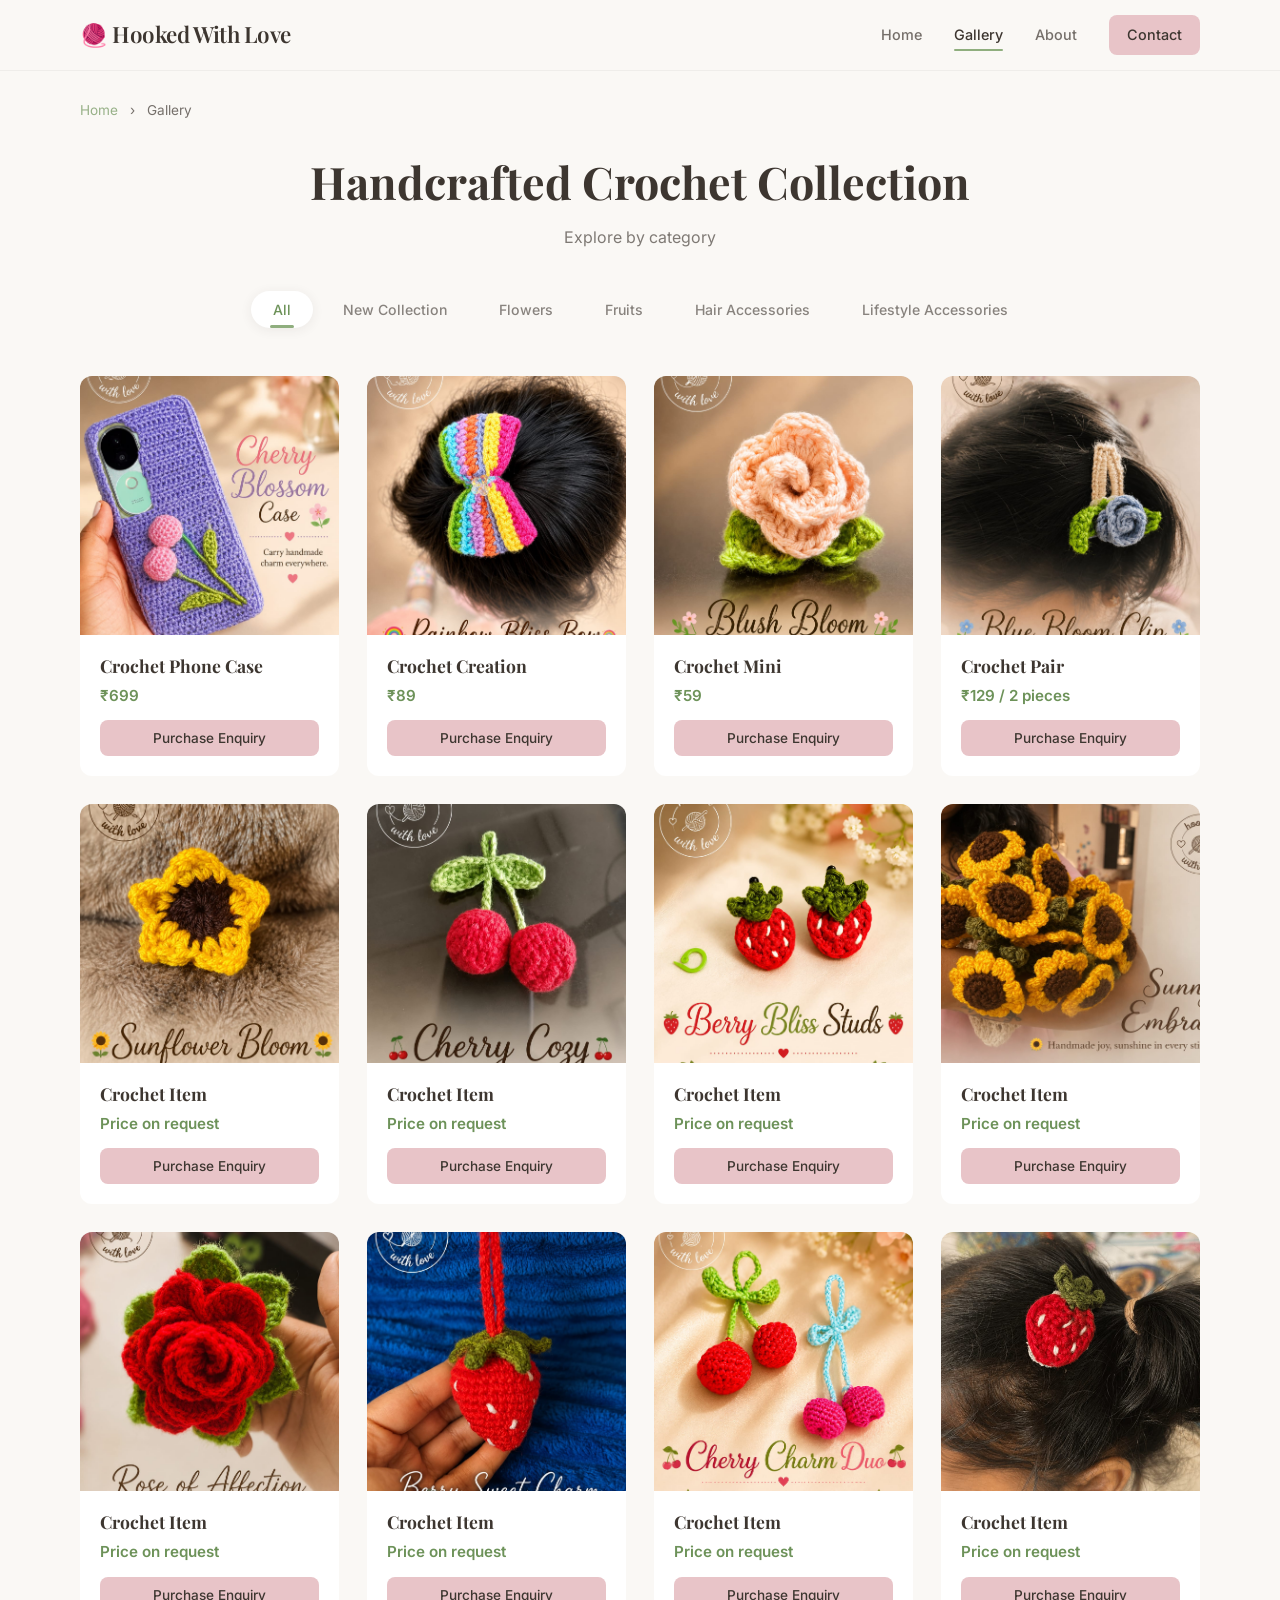
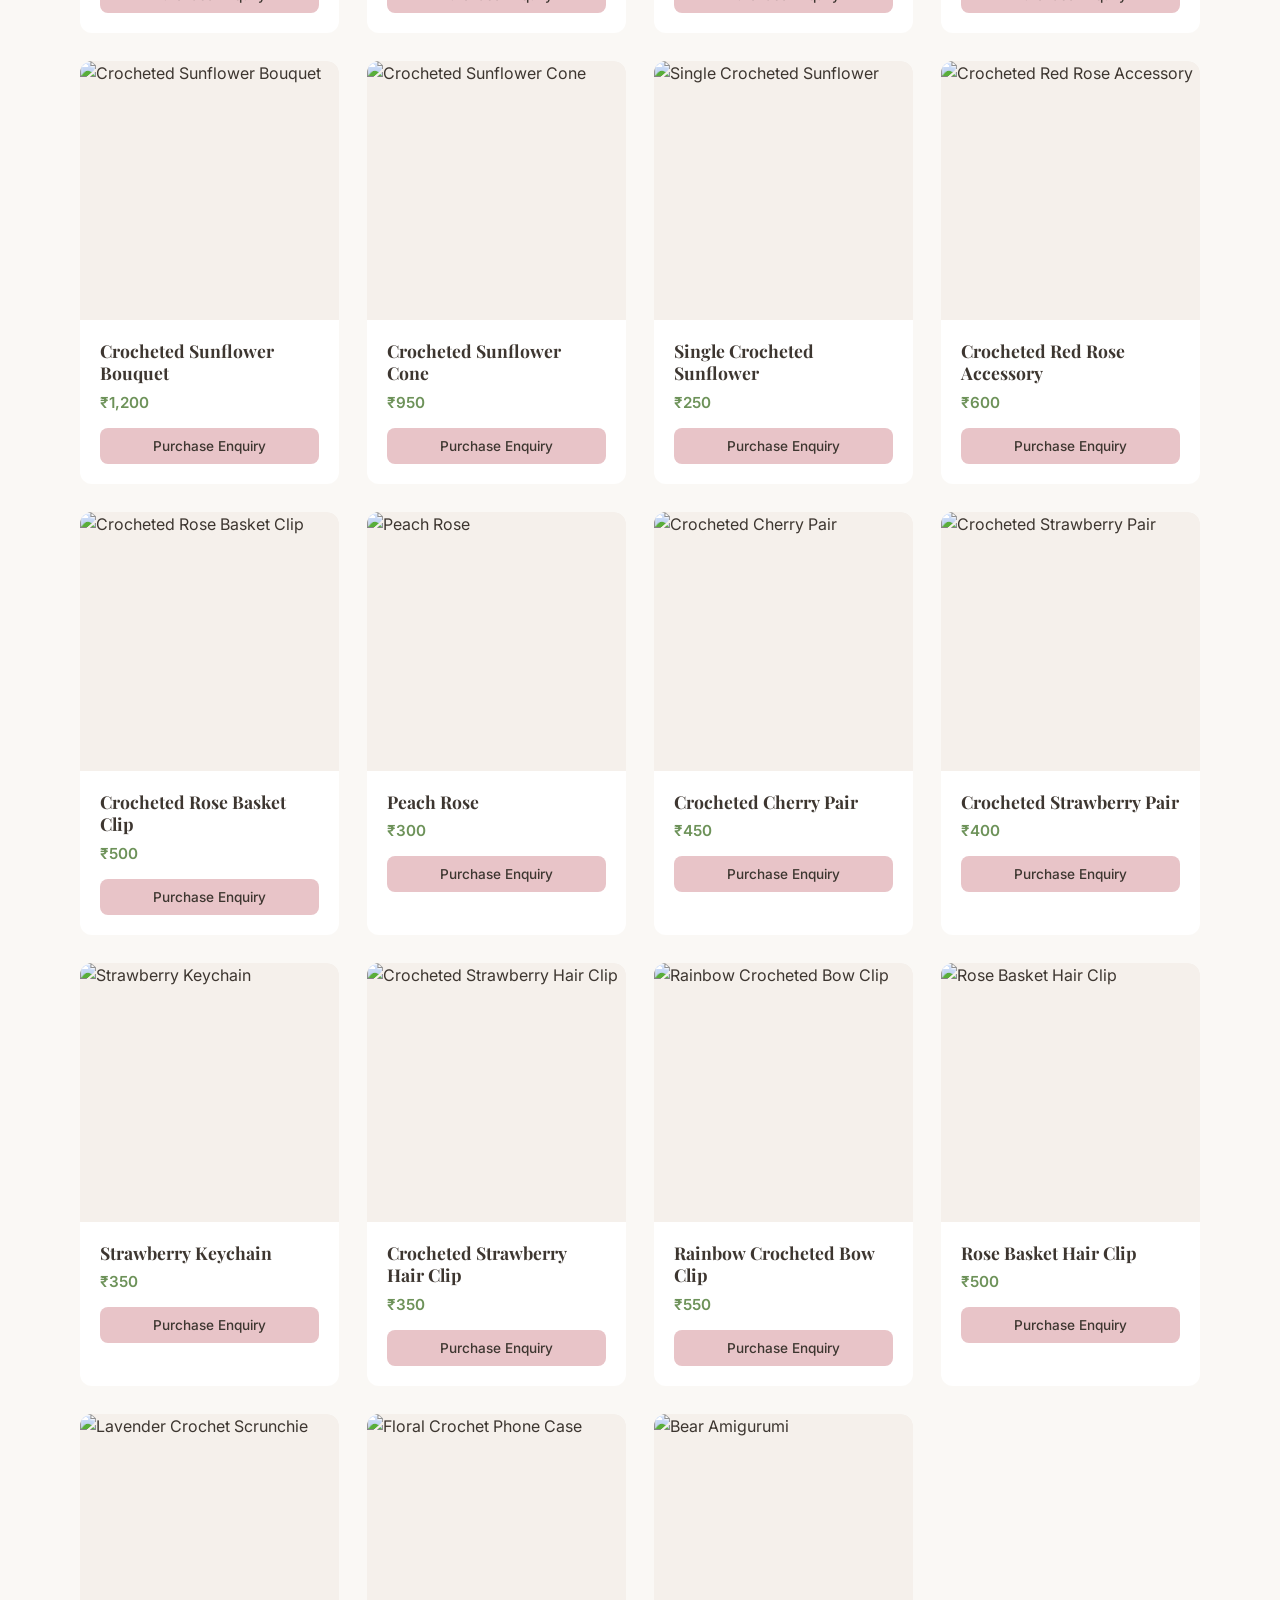
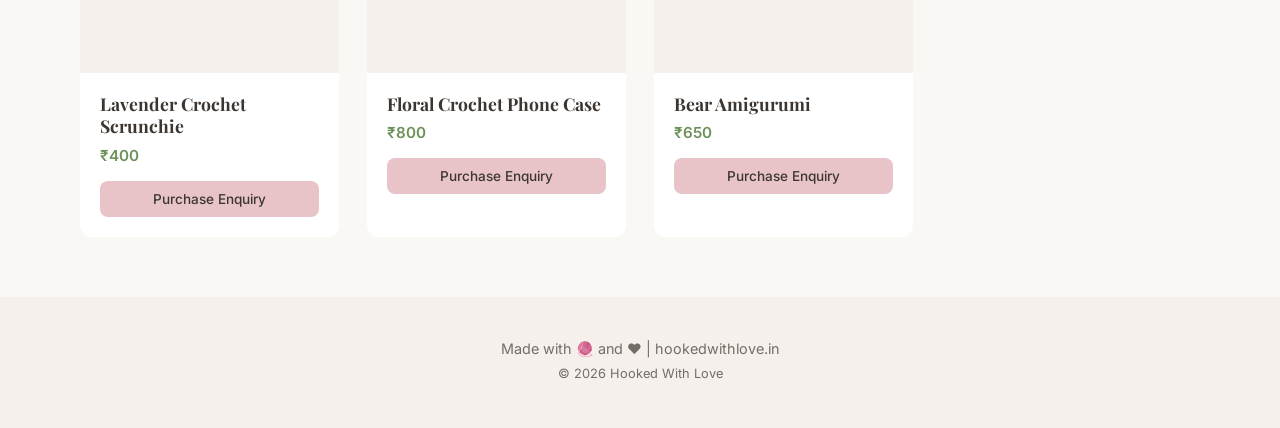
==== gallery.html @ 44b8b76e "Initial commit: hookedwithlove.in website" ====
<!DOCTYPE html>
<html lang="en">
<head>
    <meta charset="UTF-8">
    <meta name="viewport" content="width=device-width, initial-scale=1.0">
    <title>Gallery – Hooked With Love | Handmade Crochet Collection</title>
    <meta name="description" content="Browse our handcrafted crochet collection — flowers, fruits, hair accessories, and lifestyle accessories. Each piece is unique and made with love.">
    <meta name="keywords" content="crochet gallery, handmade flowers, crochet fruits, hair accessories, amigurumi, handcrafted collection">
    <link rel="preconnect" href="https://fonts.googleapis.com">
    <link rel="preconnect" href="https://fonts.gstatic.com" crossorigin>
    <link href="https://fonts.googleapis.com/css2?family=Inter:wght@300;400;500;600&family=Playfair+Display:ital,wght@0,400;0,600;0,700;1,400&display=swap" rel="stylesheet">
    <link rel="stylesheet" href="css/style.css">
    <script type="application/ld+json">
    {
        "@context": "https://schema.org",
        "@type": "ProductGroup",
        "name": "Hooked With Love – Handmade Crochet Collection",
        "description": "Handcrafted crochet flowers, fruits, and accessories",
        "url": "https://hookedwithlove.in/gallery.html",
        "hasVariant": [
            {
                "@type": "Product",
                "name": "Crocheted Sunflower Bouquet",
                "description": "Beautiful handcrafted crocheted sunflower bouquet",
                "image": "https://hookedwithlove.in/images/sunflower_bouquet.jpg",
                "sku": "HWL-001",
                "offers": {
                    "@type": "Offer",
                    "price": "1200",
                    "priceCurrency": "INR",
                    "availability": "https://schema.org/InStock"
                }
            },
            {
                "@type": "Product",
                "name": "Crocheted Cherry Pair",
                "description": "Adorable handcrafted crocheted cherry pair",
                "image": "https://hookedwithlove.in/images/cherry_pairs.jpg",
                "sku": "HWL-002",
                "offers": {
                    "@type": "Offer",
                    "price": "450",
                    "priceCurrency": "INR",
                    "availability": "https://schema.org/InStock"
                }
            },
            {
                "@type": "Product",
                "name": "Crocheted Sunflower Cone",
                "description": "Charming crocheted sunflower cone arrangement",
                "image": "https://hookedwithlove.in/images/sunflower_cone.jpg",
                "sku": "HWL-003",
                "offers": {
                    "@type": "Offer",
                    "price": "950",
                    "priceCurrency": "INR",
                    "availability": "https://schema.org/InStock"
                }
            },
            {
                "@type": "Product",
                "name": "Crocheted Strawberry Hair Clip",
                "description": "Cute crocheted strawberry hair clip accessory",
                "image": "https://hookedwithlove.in/images/strawberry_clip.jpg",
                "sku": "HWL-004",
                "offers": {
                    "@type": "Offer",
                    "price": "350",
                    "priceCurrency": "INR",
                    "availability": "https://schema.org/InStock"
                }
            },
            {
                "@type": "Product",
                "name": "Crocheted Strawberry Pair",
                "description": "Delightful crocheted strawberry pair",
                "image": "https://hookedwithlove.in/images/strawberry_pair.jpg",
                "sku": "HWL-005",
                "offers": {
                    "@type": "Offer",
                    "price": "400",
                    "priceCurrency": "INR",
                    "availability": "https://schema.org/InStock"
                }
            },
            {
                "@type": "Product",
                "name": "Single Crocheted Sunflower",
                "description": "Single handcrafted crocheted sunflower stem",
                "image": "https://hookedwithlove.in/images/single_sunflower.jpg",
                "sku": "HWL-006",
                "offers": {
                    "@type": "Offer",
                    "price": "250",
                    "priceCurrency": "INR",
                    "availability": "https://schema.org/InStock"
                }
            },
            {
                "@type": "Product",
                "name": "Crocheted Rose Basket Clip",
                "description": "Elegant crocheted rose basket hair clip",
                "image": "https://hookedwithlove.in/images/rose_basket_clip.jpg",
                "sku": "HWL-007",
                "offers": {
                    "@type": "Offer",
                    "price": "500",
                    "priceCurrency": "INR",
                    "availability": "https://schema.org/InStock"
                }
            },
            {
                "@type": "Product",
                "name": "Rainbow Crocheted Bow Clip",
                "description": "Colorful rainbow crocheted bow hair clip",
                "image": "https://hookedwithlove.in/images/rainbow_bow_clip.jpg",
                "sku": "HWL-008",
                "offers": {
                    "@type": "Offer",
                    "price": "550",
                    "priceCurrency": "INR",
                    "availability": "https://schema.org/InStock"
                }
            },
            {
                "@type": "Product",
                "name": "Crocheted Red Rose Accessory",
                "description": "Beautiful handcrafted crocheted red rose accessory",
                "image": "https://hookedwithlove.in/images/red_rose_accessory.jpg",
                "sku": "HWL-009",
                "offers": {
                    "@type": "Offer",
                    "price": "600",
                    "priceCurrency": "INR",
                    "availability": "https://schema.org/InStock"
                }
            }
        ]
    }
    </script>
</head>
<body>
    <!-- Header/Nav -->
    <header class="site-header" id="siteHeader">
        <div class="container header-inner">
            <a href="index.html" class="logo">🧶 Hooked With Love</a>
            <button class="mobile-menu-btn" id="mobileMenuBtn" aria-label="Toggle menu">
                <span></span>
                <span></span>
                <span></span>
            </button>
            <nav class="main-nav" id="mainNav">
                <a href="index.html">Home</a>
                <a href="gallery.html" class="active">Gallery</a>
                <a href="index.html#about">About</a>
                <a href="#" class="nav-contact-btn" data-open-contact>Contact</a>
            </nav>
        </div>
    </header>

    <!-- Gallery Section -->
    <section class="gallery-section">
        <div class="container">
            <!-- Breadcrumb -->
            <nav class="breadcrumb" aria-label="Breadcrumb">
                <a href="index.html">Home</a>
                <span class="breadcrumb-sep">›</span>
                <span>Gallery</span>
                <span class="breadcrumb-sep breadcrumb-category-sep" style="display:none">›</span>
                <span class="breadcrumb-category"></span>
            </nav>

            <!-- Gallery Title -->
            <div class="gallery-header">
                <h1>Handcrafted Crochet Collection</h1>
                <p class="gallery-subtitle">Explore by category</p>
            </div>

            <!-- Category Filter Tabs -->
            <div class="filter-tabs" role="tablist" aria-label="Filter by category">
                <button class="filter-tab active" data-category="all" role="tab" aria-selected="true">All</button>
                <button class="filter-tab" data-category="new-collection" role="tab" aria-selected="false">New Collection</button>
                <button class="filter-tab" data-category="flowers" role="tab" aria-selected="false">Flowers</button>
                <button class="filter-tab" data-category="fruits" role="tab" aria-selected="false">Fruits</button>
                <button class="filter-tab" data-category="hair-accessories" role="tab" aria-selected="false">Hair Accessories</button>
                <button class="filter-tab" data-category="lifestyle-accessories" role="tab" aria-selected="false">Lifestyle Accessories</button>
            </div>

            <!-- Product Grid -->
            <div class="product-grid" id="productGrid">
                <!-- New Collection -->
                <div class="gallery-card" data-category="new-collection">
                    <div class="gallery-card-image">
                        <img src="images/crochet-01.jpeg" alt="Crochet Phone Case" loading="lazy">
                    </div>
                    <div class="gallery-card-info">
                        <h3>Crochet Phone Case</h3>
                        <p class="gallery-card-price">₹699</p>
                        <button class="btn btn-enquiry" data-product="Crochet Phone Case" data-price="699" data-image="images/crochet-01.jpeg">Purchase Enquiry</button>
                    </div>
                </div>

                <div class="gallery-card" data-category="new-collection">
                    <div class="gallery-card-image">
                        <img src="images/crochet-02.jpeg" alt="Crochet Creation" loading="lazy">
                    </div>
                    <div class="gallery-card-info">
                        <h3>Crochet Creation</h3>
                        <p class="gallery-card-price">₹89</p>
                        <button class="btn btn-enquiry" data-product="Crochet Creation" data-price="89" data-image="images/crochet-02.jpeg">Purchase Enquiry</button>
                    </div>
                </div>

                <div class="gallery-card" data-category="new-collection">
                    <div class="gallery-card-image">
                        <img src="images/crochet-03.jpeg" alt="Crochet Mini" loading="lazy">
                    </div>
                    <div class="gallery-card-info">
                        <h3>Crochet Mini</h3>
                        <p class="gallery-card-price">₹59</p>
                        <button class="btn btn-enquiry" data-product="Crochet Mini" data-price="59" data-image="images/crochet-03.jpeg">Purchase Enquiry</button>
                    </div>
                </div>

                <div class="gallery-card" data-category="new-collection">
                    <div class="gallery-card-image">
                        <img src="images/crochet-04.jpeg" alt="Crochet Pair" loading="lazy">
                    </div>
                    <div class="gallery-card-info">
                        <h3>Crochet Pair</h3>
                        <p class="gallery-card-price">₹129 / 2 pieces</p>
                        <button class="btn btn-enquiry" data-product="Crochet Pair" data-price="129" data-image="images/crochet-04.jpeg">Purchase Enquiry</button>
                    </div>
                </div>

                <div class="gallery-card" data-category="new-collection">
                    <div class="gallery-card-image">
                        <img src="images/crochet-05.jpeg" alt="Crochet Item 5" loading="lazy">
                    </div>
                    <div class="gallery-card-info">
                        <h3>Crochet Item</h3>
                        <p class="gallery-card-price">Price on request</p>
                        <button class="btn btn-enquiry" data-product="Crochet Item 5" data-price="" data-image="images/crochet-05.jpeg">Purchase Enquiry</button>
                    </div>
                </div>

                <div class="gallery-card" data-category="new-collection">
                    <div class="gallery-card-image">
                        <img src="images/crochet-06.jpeg" alt="Crochet Item 6" loading="lazy">
                    </div>
                    <div class="gallery-card-info">
                        <h3>Crochet Item</h3>
                        <p class="gallery-card-price">Price on request</p>
                        <button class="btn btn-enquiry" data-product="Crochet Item 6" data-price="" data-image="images/crochet-06.jpeg">Purchase Enquiry</button>
                    </div>
                </div>

                <div class="gallery-card" data-category="new-collection">
                    <div class="gallery-card-image">
                        <img src="images/crochet-07.jpeg" alt="Crochet Item 7" loading="lazy">
                    </div>
                    <div class="gallery-card-info">
                        <h3>Crochet Item</h3>
                        <p class="gallery-card-price">Price on request</p>
                        <button class="btn btn-enquiry" data-product="Crochet Item 7" data-price="" data-image="images/crochet-07.jpeg">Purchase Enquiry</button>
                    </div>
                </div>

                <div class="gallery-card" data-category="new-collection">
                    <div class="gallery-card-image">
                        <img src="images/crochet-08.jpeg" alt="Crochet Item 8" loading="lazy">
                    </div>
                    <div class="gallery-card-info">
                        <h3>Crochet Item</h3>
                        <p class="gallery-card-price">Price on request</p>
                        <button class="btn btn-enquiry" data-product="Crochet Item 8" data-price="" data-image="images/crochet-08.jpeg">Purchase Enquiry</button>
                    </div>
                </div>

                <div class="gallery-card" data-category="new-collection">
                    <div class="gallery-card-image">
                        <img src="images/crochet-09.jpeg" alt="Crochet Item 9" loading="lazy">
                    </div>
                    <div class="gallery-card-info">
                        <h3>Crochet Item</h3>
                        <p class="gallery-card-price">Price on request</p>
                        <button class="btn btn-enquiry" data-product="Crochet Item 9" data-price="" data-image="images/crochet-09.jpeg">Purchase Enquiry</button>
                    </div>
                </div>

                <div class="gallery-card" data-category="new-collection">
                    <div class="gallery-card-image">
                        <img src="images/crochet-10.jpeg" alt="Crochet Item 10" loading="lazy">
                    </div>
                    <div class="gallery-card-info">
                        <h3>Crochet Item</h3>
                        <p class="gallery-card-price">Price on request</p>
                        <button class="btn btn-enquiry" data-product="Crochet Item 10" data-price="" data-image="images/crochet-10.jpeg">Purchase Enquiry</button>
                    </div>
                </div>

                <div class="gallery-card" data-category="new-collection">
                    <div class="gallery-card-image">
                        <img src="images/crochet-11.jpeg" alt="Crochet Item 11" loading="lazy">
                    </div>
                    <div class="gallery-card-info">
                        <h3>Crochet Item</h3>
                        <p class="gallery-card-price">Price on request</p>
                        <button class="btn btn-enquiry" data-product="Crochet Item 11" data-price="" data-image="images/crochet-11.jpeg">Purchase Enquiry</button>
                    </div>
                </div>

                <div class="gallery-card" data-category="new-collection">
                    <div class="gallery-card-image">
                        <img src="images/crochet-12.jpeg" alt="Crochet Item 12" loading="lazy">
                    </div>
                    <div class="gallery-card-info">
                        <h3>Crochet Item</h3>
                        <p class="gallery-card-price">Price on request</p>
                        <button class="btn btn-enquiry" data-product="Crochet Item 12" data-price="" data-image="images/crochet-12.jpeg">Purchase Enquiry</button>
                    </div>
                </div>

                <!-- Flowers -->
                <div class="gallery-card" data-category="flowers">
                    <div class="gallery-card-image">
                        <img src="images/sunflower_bouquet.jpg" alt="Crocheted Sunflower Bouquet" loading="lazy">
                    </div>
                    <div class="gallery-card-info">
                        <h3>Crocheted Sunflower Bouquet</h3>
                        <p class="gallery-card-price">₹1,200</p>
                        <button class="btn btn-enquiry" data-product="Crocheted Sunflower Bouquet" data-price="1200" data-image="images/sunflower_bouquet.jpg">Purchase Enquiry</button>
                    </div>
                </div>

                <div class="gallery-card" data-category="flowers">
                    <div class="gallery-card-image">
                        <img src="images/sunflower_cone.jpg" alt="Crocheted Sunflower Cone" loading="lazy">
                    </div>
                    <div class="gallery-card-info">
                        <h3>Crocheted Sunflower Cone</h3>
                        <p class="gallery-card-price">₹950</p>
                        <button class="btn btn-enquiry" data-product="Crocheted Sunflower Cone" data-price="950" data-image="images/sunflower_cone.jpg">Purchase Enquiry</button>
                    </div>
                </div>

                <div class="gallery-card" data-category="flowers">
                    <div class="gallery-card-image">
                        <img src="images/single_sunflower.jpg" alt="Single Crocheted Sunflower" loading="lazy">
                    </div>
                    <div class="gallery-card-info">
                        <h3>Single Crocheted Sunflower</h3>
                        <p class="gallery-card-price">₹250</p>
                        <button class="btn btn-enquiry" data-product="Single Crocheted Sunflower" data-price="250" data-image="images/single_sunflower.jpg">Purchase Enquiry</button>
                    </div>
                </div>

                <div class="gallery-card" data-category="flowers">
                    <div class="gallery-card-image">
                        <img src="images/red_rose_accessory.jpg" alt="Crocheted Red Rose Accessory" loading="lazy">
                    </div>
                    <div class="gallery-card-info">
                        <h3>Crocheted Red Rose Accessory</h3>
                        <p class="gallery-card-price">₹600</p>
                        <button class="btn btn-enquiry" data-product="Crocheted Red Rose Accessory" data-price="600" data-image="images/red_rose_accessory.jpg">Purchase Enquiry</button>
                    </div>
                </div>

                <div class="gallery-card" data-category="flowers">
                    <div class="gallery-card-image">
                        <img src="images/rose_basket_clip.jpg" alt="Crocheted Rose Basket Clip" loading="lazy">
                    </div>
                    <div class="gallery-card-info">
                        <h3>Crocheted Rose Basket Clip</h3>
                        <p class="gallery-card-price">₹500</p>
                        <button class="btn btn-enquiry" data-product="Crocheted Rose Basket Clip" data-price="500" data-image="images/rose_basket_clip.jpg">Purchase Enquiry</button>
                    </div>
                </div>

                <div class="gallery-card" data-category="flowers">
                    <div class="gallery-card-image">
                        <img src="images/peach_rose.jpg" alt="Peach Rose" loading="lazy">
                    </div>
                    <div class="gallery-card-info">
                        <h3>Peach Rose</h3>
                        <p class="gallery-card-price">₹300</p>
                        <button class="btn btn-enquiry" data-product="Peach Rose" data-price="300" data-image="images/peach_rose.jpg">Purchase Enquiry</button>
                    </div>
                </div>

                <!-- Fruits -->
                <div class="gallery-card" data-category="fruits">
                    <div class="gallery-card-image">
                        <img src="images/cherry_pairs.jpg" alt="Crocheted Cherry Pair" loading="lazy">
                    </div>
                    <div class="gallery-card-info">
                        <h3>Crocheted Cherry Pair</h3>
                        <p class="gallery-card-price">₹450</p>
                        <button class="btn btn-enquiry" data-product="Crocheted Cherry Pair" data-price="450" data-image="images/cherry_pairs.jpg">Purchase Enquiry</button>
                    </div>
                </div>

                <div class="gallery-card" data-category="fruits">
                    <div class="gallery-card-image">
                        <img src="images/strawberry_pair.jpg" alt="Crocheted Strawberry Pair" loading="lazy">
                    </div>
                    <div class="gallery-card-info">
                        <h3>Crocheted Strawberry Pair</h3>
                        <p class="gallery-card-price">₹400</p>
                        <button class="btn btn-enquiry" data-product="Crocheted Strawberry Pair" data-price="400" data-image="images/strawberry_pair.jpg">Purchase Enquiry</button>
                    </div>
                </div>

                <div class="gallery-card" data-category="fruits">
                    <div class="gallery-card-image">
                        <img src="images/strawberry_keychain.jpg" alt="Strawberry Keychain" loading="lazy">
                    </div>
                    <div class="gallery-card-info">
                        <h3>Strawberry Keychain</h3>
                        <p class="gallery-card-price">₹350</p>
                        <button class="btn btn-enquiry" data-product="Strawberry Keychain" data-price="350" data-image="images/strawberry_keychain.jpg">Purchase Enquiry</button>
                    </div>
                </div>

                <!-- Hair Accessories -->
                <div class="gallery-card" data-category="hair-accessories">
                    <div class="gallery-card-image">
                        <img src="images/strawberry_clip.jpg" alt="Crocheted Strawberry Hair Clip" loading="lazy">
                    </div>
                    <div class="gallery-card-info">
                        <h3>Crocheted Strawberry Hair Clip</h3>
                        <p class="gallery-card-price">₹350</p>
                        <button class="btn btn-enquiry" data-product="Crocheted Strawberry Hair Clip" data-price="350" data-image="images/strawberry_clip.jpg">Purchase Enquiry</button>
                    </div>
                </div>

                <div class="gallery-card" data-category="hair-accessories">
                    <div class="gallery-card-image">
                        <img src="images/rainbow_bow_clip.jpg" alt="Rainbow Crocheted Bow Clip" loading="lazy">
                    </div>
                    <div class="gallery-card-info">
                        <h3>Rainbow Crocheted Bow Clip</h3>
                        <p class="gallery-card-price">₹550</p>
                        <button class="btn btn-enquiry" data-product="Rainbow Crocheted Bow Clip" data-price="550" data-image="images/rainbow_bow_clip.jpg">Purchase Enquiry</button>
                    </div>
                </div>

                <div class="gallery-card" data-category="hair-accessories">
                    <div class="gallery-card-image">
                        <img src="images/rose_basket_clip.jpg" alt="Rose Basket Hair Clip" loading="lazy">
                    </div>
                    <div class="gallery-card-info">
                        <h3>Rose Basket Hair Clip</h3>
                        <p class="gallery-card-price">₹500</p>
                        <button class="btn btn-enquiry" data-product="Rose Basket Hair Clip" data-price="500" data-image="images/rose_basket_clip.jpg">Purchase Enquiry</button>
                    </div>
                </div>

                <div class="gallery-card" data-category="hair-accessories">
                    <div class="gallery-card-image">
                        <img src="images/lavender_scrunchie.jpg" alt="Lavender Crochet Scrunchie" loading="lazy">
                    </div>
                    <div class="gallery-card-info">
                        <h3>Lavender Crochet Scrunchie</h3>
                        <p class="gallery-card-price">₹400</p>
                        <button class="btn btn-enquiry" data-product="Lavender Crochet Scrunchie" data-price="400" data-image="images/lavender_scrunchie.jpg">Purchase Enquiry</button>
                    </div>
                </div>

                <!-- Lifestyle Accessories -->
                <div class="gallery-card" data-category="lifestyle-accessories">
                    <div class="gallery-card-image">
                        <img src="images/phone_case.jpg" alt="Floral Crochet Phone Case" loading="lazy">
                    </div>
                    <div class="gallery-card-info">
                        <h3>Floral Crochet Phone Case</h3>
                        <p class="gallery-card-price">₹800</p>
                        <button class="btn btn-enquiry" data-product="Floral Crochet Phone Case" data-price="800" data-image="images/phone_case.jpg">Purchase Enquiry</button>
                    </div>
                </div>

                <div class="gallery-card" data-category="lifestyle-accessories">
                    <div class="gallery-card-image">
                        <img src="images/bear_amigurumi.jpg" alt="Bear Amigurumi" loading="lazy">
                    </div>
                    <div class="gallery-card-info">
                        <h3>Bear Amigurumi</h3>
                        <p class="gallery-card-price">₹650</p>
                        <button class="btn btn-enquiry" data-product="Bear Amigurumi" data-price="650" data-image="images/bear_amigurumi.jpg">Purchase Enquiry</button>
                    </div>
                </div>
            </div>
        </div>
    </section>

    <!-- Footer -->
    <footer class="site-footer">
        <div class="container">
            <p>Made with 🧶 and ❤️ | hookedwithlove.in</p>
            <p class="copyright">© 2026 Hooked With Love</p>
        </div>
    </footer>

    <!-- Purchase Enquiry Modal -->
    <div class="modal-overlay" id="contactModal">
        <div class="modal">
            <button class="modal-close" id="modalClose" aria-label="Close modal">×</button>
            <div class="modal-product-preview" id="modalProductPreview" style="display:none">
                <img src="" alt="" id="modalProductImage">
                <h3 id="modalProductName"></h3>
            </div>
            <div class="modal-header">
                <h3 id="modalTitle">Get in Touch</h3>
                <p>Reach out through any of these channels:</p>
            </div>
            <div class="modal-body">
                <a href="tel:+919876543210" class="contact-option">
                    <span class="contact-icon">📞</span>
                    <span class="contact-text">
                        <strong>Phone</strong>
                        <span>+91 98765 43210</span>
                    </span>
                </a>
                <a href="mailto:orders@hookedwithlove.in" class="contact-option">
                    <span class="contact-icon">📧</span>
                    <span class="contact-text">
                        <strong>Email</strong>
                        <span>orders@hookedwithlove.in</span>
                    </span>
                </a>
                <a href="https://wa.me/919876543210?text=Hello%20Hooked%20With%20Love,%20I%20am%20interested%20in%20your%20crochet%20creations!" class="contact-option whatsapp" target="_blank" rel="noopener" id="whatsappLink">
                    <span class="contact-icon">💬</span>
                    <span class="contact-text">
                        <strong>WhatsApp</strong>
                        <span>Send a message</span>
                    </span>
                </a>
            </div>
        </div>
    </div>

    <script src="js/main.js"></script>
</body>
</html>
---- css/style.css ----
/* ============================================
   Hooked With Love — Style Sheet
   ============================================ */

/* Custom Properties */
:root {
    --color-beige: #f5f0eb;
    --color-rose: #e8c4c8;
    --color-sage: #8fae7e;
    --color-cream: #faf8f5;
    --color-dark: #3d3630;
    --color-rose-light: #f5e1e4;
    --color-sage-dark: #6d9259;
    --color-shadow: rgba(61, 54, 48, 0.08);
    --color-shadow-hover: rgba(61, 54, 48, 0.15);

    --font-heading: 'Playfair Display', Georgia, serif;
    --font-body: 'Inter', -apple-system, BlinkMacSystemFont, sans-serif;

    --radius-sm: 8px;
    --radius-md: 12px;
    --radius-lg: 20px;

    --transition: 0.3s ease;
    --container-max: 1200px;
}

/* Reset */
*,
*::before,
*::after {
    margin: 0;
    padding: 0;
    box-sizing: border-box;
}

html {
    scroll-behavior: smooth;
}

body {
    font-family: var(--font-body);
    color: var(--color-dark);
    background-color: var(--color-cream);
    line-height: 1.6;
    -webkit-font-smoothing: antialiased;
}

img {
    max-width: 100%;
    height: auto;
    display: block;
}

a {
    text-decoration: none;
    color: inherit;
}

button {
    cursor: pointer;
    border: none;
    background: none;
    font-family: inherit;
}

/* Container */
.container {
    max-width: var(--container-max);
    margin: 0 auto;
    padding: 0 20px;
}

/* ============================================
   Header
   ============================================ */
.site-header {
    position: fixed;
    top: 0;
    left: 0;
    right: 0;
    z-index: 1000;
    background: rgba(250, 248, 245, 0.92);
    backdrop-filter: blur(12px);
    -webkit-backdrop-filter: blur(12px);
    border-bottom: 1px solid rgba(61, 54, 48, 0.06);
    transition: box-shadow var(--transition);
}

.site-header.scrolled {
    box-shadow: 0 2px 20px var(--color-shadow);
}

.header-inner {
    display: flex;
    align-items: center;
    justify-content: space-between;
    height: 70px;
}

.logo {
    font-family: var(--font-heading);
    font-size: 1.4rem;
    font-weight: 600;
    color: var(--color-dark);
    letter-spacing: -0.02em;
}

.main-nav {
    display: flex;
    align-items: center;
    gap: 32px;
}

.main-nav a {
    font-size: 0.9rem;
    font-weight: 500;
    color: var(--color-dark);
    opacity: 0.7;
    transition: opacity var(--transition);
    position: relative;
}

.main-nav a:hover,
.main-nav a.active {
    opacity: 1;
}

.main-nav a.active::after {
    content: '';
    position: absolute;
    bottom: -4px;
    left: 0;
    right: 0;
    height: 2px;
    background: var(--color-sage);
    border-radius: 1px;
}

.nav-contact-btn {
    background: var(--color-rose) !important;
    padding: 8px 18px !important;
    border-radius: var(--radius-sm) !important;
    opacity: 1 !important;
}

.nav-contact-btn:hover {
    background: var(--color-rose-light) !important;
}

/* Mobile Menu Button */
.mobile-menu-btn {
    display: none;
    flex-direction: column;
    gap: 5px;
    padding: 8px;
}

.mobile-menu-btn span {
    display: block;
    width: 24px;
    height: 2px;
    background: var(--color-dark);
    border-radius: 2px;
    transition: var(--transition);
}

/* ============================================
   Hero Section
   ============================================ */
.hero {
    position: relative;
    min-height: 85vh;
    display: flex;
    align-items: center;
    justify-content: center;
    padding: 120px 20px 80px;
    overflow: hidden;
}

.hero-overlay {
    position: absolute;
    inset: 0;
    background: 
        radial-gradient(ellipse at 30% 20%, rgba(232, 196, 200, 0.3) 0%, transparent 50%),
        radial-gradient(ellipse at 70% 80%, rgba(143, 174, 126, 0.15) 0%, transparent 50%),
        linear-gradient(135deg, var(--color-beige) 0%, var(--color-cream) 50%, var(--color-beige) 100%);
}

.hero-overlay::before {
    content: '';
    position: absolute;
    inset: 0;
    background-image: 
        repeating-linear-gradient(90deg, transparent, transparent 40px, rgba(61, 54, 48, 0.02) 40px, rgba(61, 54, 48, 0.02) 41px),
        repeating-linear-gradient(0deg, transparent, transparent 40px, rgba(61, 54, 48, 0.02) 40px, rgba(61, 54, 48, 0.02) 41px);
}

.hero-content {
    position: relative;
    text-align: center;
    max-width: 700px;
}

.hero h1 {
    font-family: var(--font-heading);
    font-size: clamp(2.2rem, 5vw, 3.5rem);
    font-weight: 700;
    line-height: 1.2;
    margin-bottom: 20px;
    color: var(--color-dark);
}

.hero-subtitle {
    font-size: clamp(1rem, 2vw, 1.2rem);
    font-weight: 300;
    color: var(--color-dark);
    opacity: 0.75;
    margin-bottom: 40px;
    line-height: 1.7;
}

.hero-ctas {
    display: flex;
    gap: 16px;
    justify-content: center;
    flex-wrap: wrap;
}

/* Buttons */
.btn {
    display: inline-flex;
    align-items: center;
    justify-content: center;
    padding: 14px 32px;
    font-size: 0.95rem;
    font-weight: 500;
    border-radius: var(--radius-sm);
    transition: all var(--transition);
    cursor: pointer;
}

.btn-primary {
    background: var(--color-sage);
    color: white;
}

.btn-primary:hover {
    background: var(--color-sage-dark);
    transform: translateY(-2px);
    box-shadow: 0 8px 24px rgba(143, 174, 126, 0.3);
}

.btn-secondary {
    background: white;
    color: var(--color-dark);
    border: 1.5px solid var(--color-rose);
}

.btn-secondary:hover {
    background: var(--color-rose-light);
    transform: translateY(-2px);
}

.btn-enquiry {
    background: var(--color-rose);
    color: var(--color-dark);
    padding: 10px 20px;
    font-size: 0.85rem;
    font-weight: 500;
    border-radius: var(--radius-sm);
    width: 100%;
}

.btn-enquiry:hover {
    background: var(--color-rose-light);
    transform: translateY(-1px);
}

/* ============================================
   Featured Section
   ============================================ */
.featured {
    padding: 80px 0;
    background: white;
}

.section-title {
    font-family: var(--font-heading);
    font-size: clamp(1.8rem, 3vw, 2.4rem);
    text-align: center;
    margin-bottom: 48px;
    color: var(--color-dark);
}

.featured-grid {
    display: grid;
    grid-template-columns: 1fr;
    gap: 24px;
}

.product-card {
    background: var(--color-cream);
    border-radius: var(--radius-md);
    overflow: hidden;
    transition: transform var(--transition), box-shadow var(--transition);
}

.product-card:hover {
    transform: translateY(-4px);
    box-shadow: 0 12px 32px var(--color-shadow-hover);
}

.product-image {
    aspect-ratio: 1;
    overflow: hidden;
    background: var(--color-beige);
}

.product-image img {
    width: 100%;
    height: 100%;
    object-fit: cover;
    transition: transform var(--transition);
}

.product-card:hover .product-image img {
    transform: scale(1.05);
}

.product-info {
    padding: 20px;
}

.product-info h3 {
    font-family: var(--font-heading);
    font-size: 1.15rem;
    margin-bottom: 6px;
}

.product-price {
    color: var(--color-sage-dark);
    font-weight: 600;
    font-size: 1rem;
    margin-bottom: 12px;
}

.product-link {
    font-size: 0.9rem;
    font-weight: 500;
    color: var(--color-sage-dark);
    transition: color var(--transition);
}

.product-link:hover {
    color: var(--color-sage);
}

/* ============================================
   About Section
   ============================================ */
.about {
    padding: 80px 0;
    background: var(--color-cream);
}

.about-content {
    max-width: 680px;
    margin: 0 auto;
    text-align: center;
}

.about-content p {
    font-size: 1.05rem;
    line-height: 1.8;
    color: var(--color-dark);
    opacity: 0.85;
    margin-bottom: 16px;
}

/* ============================================
   Footer
   ============================================ */
.site-footer {
    background: var(--color-beige);
    padding: 40px 0;
    text-align: center;
}

.site-footer p {
    font-size: 0.9rem;
    color: var(--color-dark);
    opacity: 0.7;
    margin-bottom: 4px;
}

.copyright {
    font-size: 0.8rem !important;
}

/* ============================================
   Gallery Section
   ============================================ */
.gallery-section {
    padding: 100px 0 60px;
    min-height: 100vh;
}

/* Breadcrumb */
.breadcrumb {
    font-size: 0.85rem;
    margin-bottom: 24px;
    color: var(--color-dark);
    opacity: 0.7;
}

.breadcrumb a {
    color: var(--color-sage-dark);
    transition: opacity var(--transition);
}

.breadcrumb a:hover {
    opacity: 0.7;
}

.breadcrumb-sep {
    margin: 0 8px;
}

/* Gallery Header */
.gallery-header {
    text-align: center;
    margin-bottom: 40px;
}

.gallery-header h1 {
    font-family: var(--font-heading);
    font-size: clamp(1.8rem, 4vw, 2.8rem);
    margin-bottom: 8px;
}

.gallery-subtitle {
    font-size: 1rem;
    opacity: 0.65;
}

/* Filter Tabs */
.filter-tabs {
    display: flex;
    justify-content: center;
    gap: 8px;
    flex-wrap: wrap;
    margin-bottom: 40px;
    padding-bottom: 8px;
}

.filter-tab {
    padding: 10px 22px;
    font-size: 0.88rem;
    font-weight: 500;
    color: var(--color-dark);
    opacity: 0.6;
    border-radius: 24px;
    transition: all var(--transition);
    position: relative;
    background: transparent;
}

.filter-tab:hover {
    opacity: 0.9;
    background: var(--color-beige);
}

.filter-tab.active {
    opacity: 1;
    background: white;
    box-shadow: 0 2px 12px var(--color-shadow);
    color: var(--color-sage-dark);
}

.filter-tab.active::after {
    content: '';
    position: absolute;
    bottom: 0;
    left: 50%;
    transform: translateX(-50%);
    width: 24px;
    height: 3px;
    background: var(--color-sage);
    border-radius: 2px;
}

/* Product Grid */
.product-grid {
    display: grid;
    grid-template-columns: repeat(2, 1fr);
    gap: 20px;
}

.gallery-card {
    background: white;
    border-radius: var(--radius-md);
    overflow: hidden;
    transition: transform var(--transition), box-shadow var(--transition), opacity var(--transition);
    opacity: 1;
}

.gallery-card.hidden {
    display: none;
}

.gallery-card.fade-out {
    opacity: 0;
    transform: scale(0.95);
}

.gallery-card.fade-in {
    animation: fadeIn 0.4s ease forwards;
}

@keyframes fadeIn {
    from {
        opacity: 0;
        transform: scale(0.95) translateY(10px);
    }
    to {
        opacity: 1;
        transform: scale(1) translateY(0);
    }
}

.gallery-card:hover {
    transform: translateY(-4px);
    box-shadow: 0 12px 32px var(--color-shadow-hover);
}

.gallery-card-image {
    aspect-ratio: 1;
    overflow: hidden;
    background: var(--color-beige);
}

.gallery-card-image img {
    width: 100%;
    height: 100%;
    object-fit: cover;
    transition: transform var(--transition);
}

.gallery-card:hover .gallery-card-image img {
    transform: scale(1.05);
}

.gallery-card-info {
    padding: 16px;
}

.gallery-card-info h3 {
    font-family: var(--font-heading);
    font-size: 1rem;
    margin-bottom: 6px;
    line-height: 1.3;
}

.gallery-card-price {
    color: var(--color-sage-dark);
    font-weight: 600;
    font-size: 0.95rem;
    margin-bottom: 12px;
}

/* ============================================
   Modal
   ============================================ */
.modal-overlay {
    position: fixed;
    inset: 0;
    background: rgba(61, 54, 48, 0.4);
    backdrop-filter: blur(6px);
    -webkit-backdrop-filter: blur(6px);
    z-index: 2000;
    display: flex;
    align-items: center;
    justify-content: center;
    padding: 20px;
    opacity: 0;
    visibility: hidden;
    transition: opacity var(--transition), visibility var(--transition);
}

.modal-overlay.active {
    opacity: 1;
    visibility: visible;
}

.modal {
    background: white;
    border-radius: var(--radius-lg);
    padding: 36px;
    max-width: 420px;
    width: 100%;
    position: relative;
    transform: translateY(20px) scale(0.95);
    transition: transform var(--transition);
    max-height: 90vh;
    overflow-y: auto;
}

.modal-overlay.active .modal {
    transform: translateY(0) scale(1);
}

.modal-close {
    position: absolute;
    top: 16px;
    right: 16px;
    width: 36px;
    height: 36px;
    display: flex;
    align-items: center;
    justify-content: center;
    font-size: 1.5rem;
    color: var(--color-dark);
    opacity: 0.5;
    border-radius: 50%;
    transition: all var(--transition);
}

.modal-close:hover {
    opacity: 1;
    background: var(--color-beige);
}

.modal-product-preview {
    text-align: center;
    margin-bottom: 20px;
    padding-bottom: 20px;
    border-bottom: 1px solid var(--color-beige);
}

.modal-product-preview img {
    width: 100px;
    height: 100px;
    object-fit: cover;
    border-radius: var(--radius-sm);
    margin: 0 auto 12px;
}

.modal-product-preview h3 {
    font-family: var(--font-heading);
    font-size: 1.1rem;
}

.modal-header {
    margin-bottom: 24px;
}

.modal-header h3 {
    font-family: var(--font-heading);
    font-size: 1.3rem;
    margin-bottom: 6px;
}

.modal-header p {
    font-size: 0.9rem;
    opacity: 0.7;
}

.modal-body {
    display: flex;
    flex-direction: column;
    gap: 12px;
}

.contact-option {
    display: flex;
    align-items: center;
    gap: 14px;
    padding: 14px 18px;
    border-radius: var(--radius-sm);
    background: var(--color-cream);
    transition: all var(--transition);
}

.contact-option:hover {
    background: var(--color-beige);
    transform: translateX(4px);
}

.contact-option.whatsapp {
    background: #e8f5e9;
}

.contact-option.whatsapp:hover {
    background: #c8e6c9;
}

.contact-icon {
    font-size: 1.4rem;
    flex-shrink: 0;
}

.contact-text {
    display: flex;
    flex-direction: column;
    gap: 2px;
}

.contact-text strong {
    font-size: 0.9rem;
}

.contact-text span {
    font-size: 0.82rem;
    opacity: 0.7;
}

/* ============================================
   Responsive Design — Tablet (min-width: 640px)
   ============================================ */
@media (min-width: 640px) {
    .featured-grid {
        grid-template-columns: repeat(3, 1fr);
    }

    .product-grid {
        grid-template-columns: repeat(3, 1fr);
        gap: 24px;
    }

    .gallery-card-info h3 {
        font-size: 1.05rem;
    }
}

/* ============================================
   Responsive Design — Desktop (min-width: 1024px)
   ============================================ */
@media (min-width: 1024px) {
    .container {
        padding: 0 40px;
    }

    .product-grid {
        grid-template-columns: repeat(4, 1fr);
        gap: 28px;
    }

    .hero {
        min-height: 90vh;
    }

    .featured {
        padding: 100px 0;
    }

    .about {
        padding: 100px 0;
    }

    .gallery-card-info {
        padding: 20px;
    }

    .gallery-card-info h3 {
        font-size: 1.1rem;
    }
}

/* ============================================
   Mobile (max-width: 639px)
   ============================================ */
@media (max-width: 639px) {
    .mobile-menu-btn {
        display: flex;
    }

    .main-nav {
        position: fixed;
        top: 70px;
        left: 0;
        right: 0;
        background: rgba(250, 248, 245, 0.98);
        backdrop-filter: blur(12px);
        flex-direction: column;
        padding: 24px;
        gap: 20px;
        transform: translateY(-100%);
        opacity: 0;
        visibility: hidden;
        transition: all var(--transition);
        border-bottom: 1px solid var(--color-beige);
    }

    .main-nav.open {
        transform: translateY(0);
        opacity: 1;
        visibility: visible;
    }

    .main-nav a {
        font-size: 1rem;
    }

    .hero {
        min-height: 70vh;
        padding: 100px 20px 60px;
    }

    .hero-ctas {
        flex-direction: column;
        align-items: center;
    }

    .btn {
        width: 100%;
        max-width: 280px;
    }

    .modal {
        padding: 28px 24px;
    }

    .filter-tabs {
        gap: 6px;
    }

    .filter-tab {
        padding: 8px 16px;
        font-size: 0.82rem;
    }
}
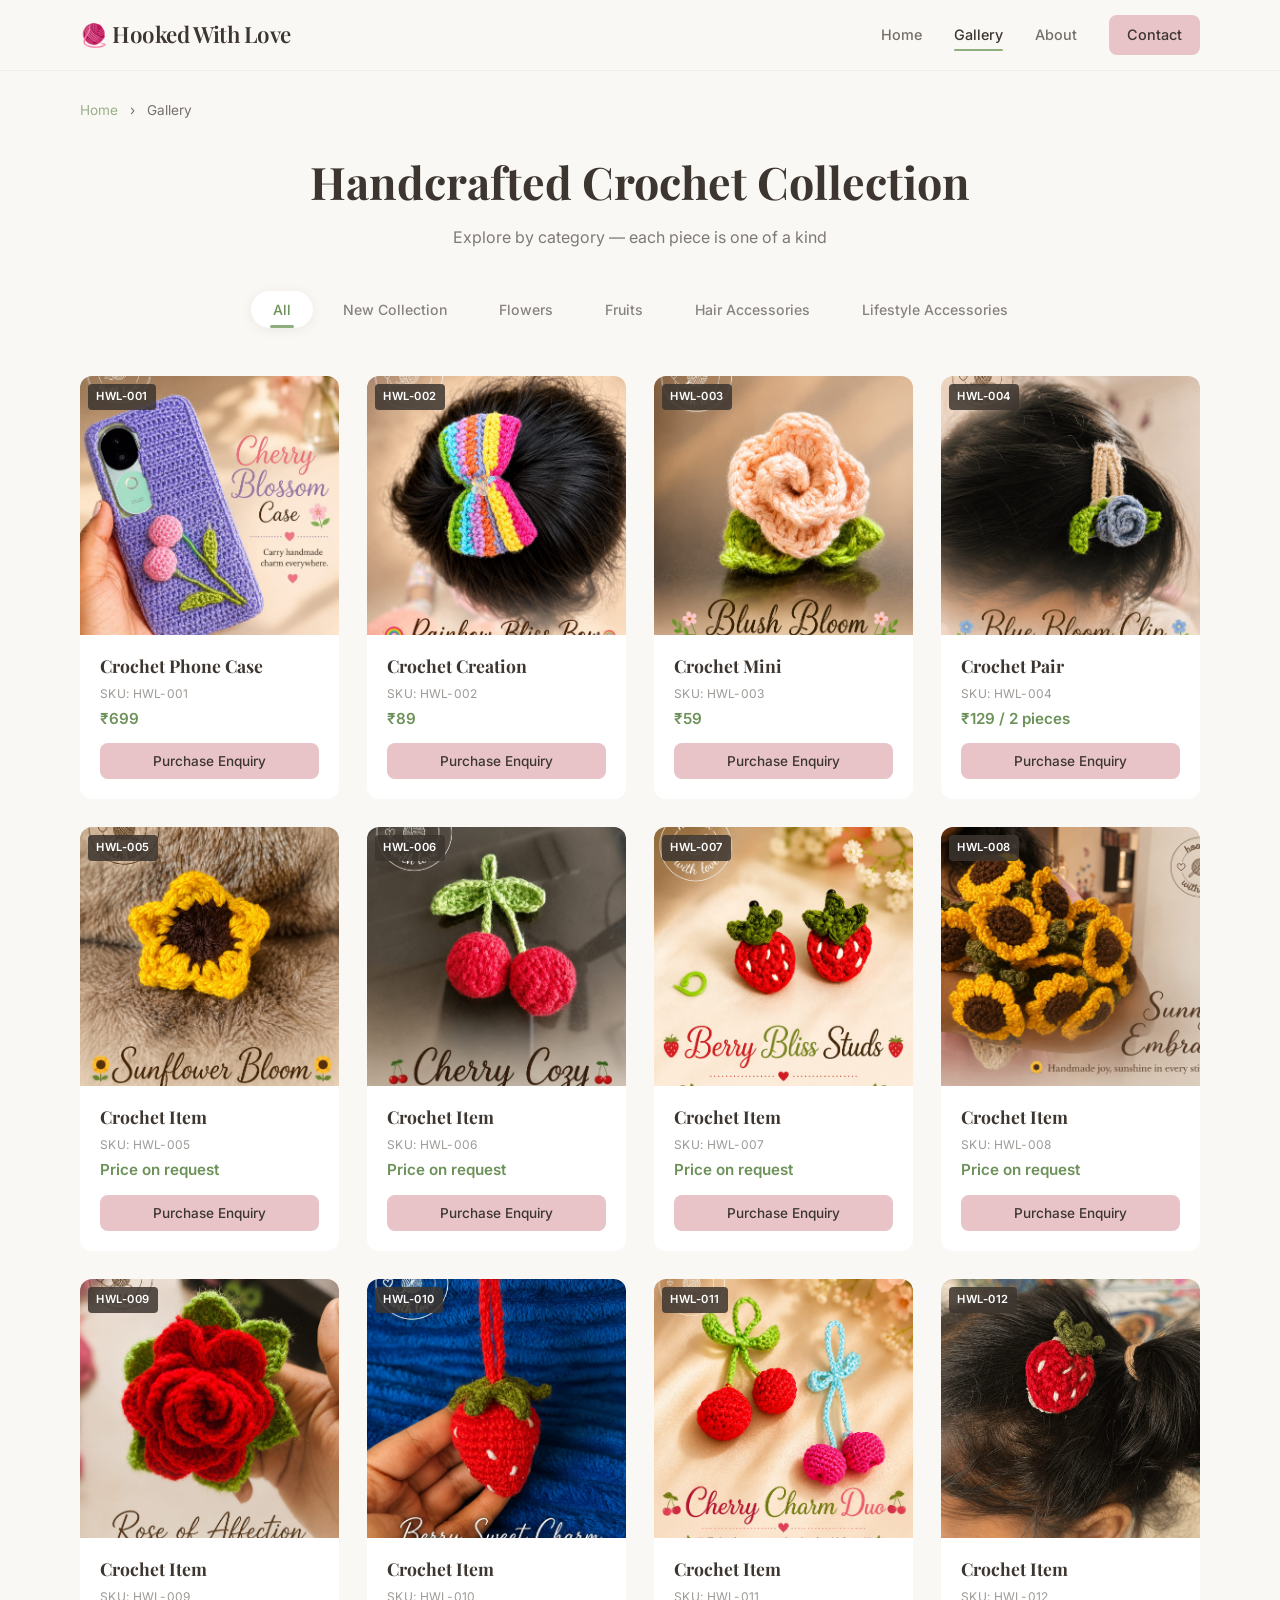
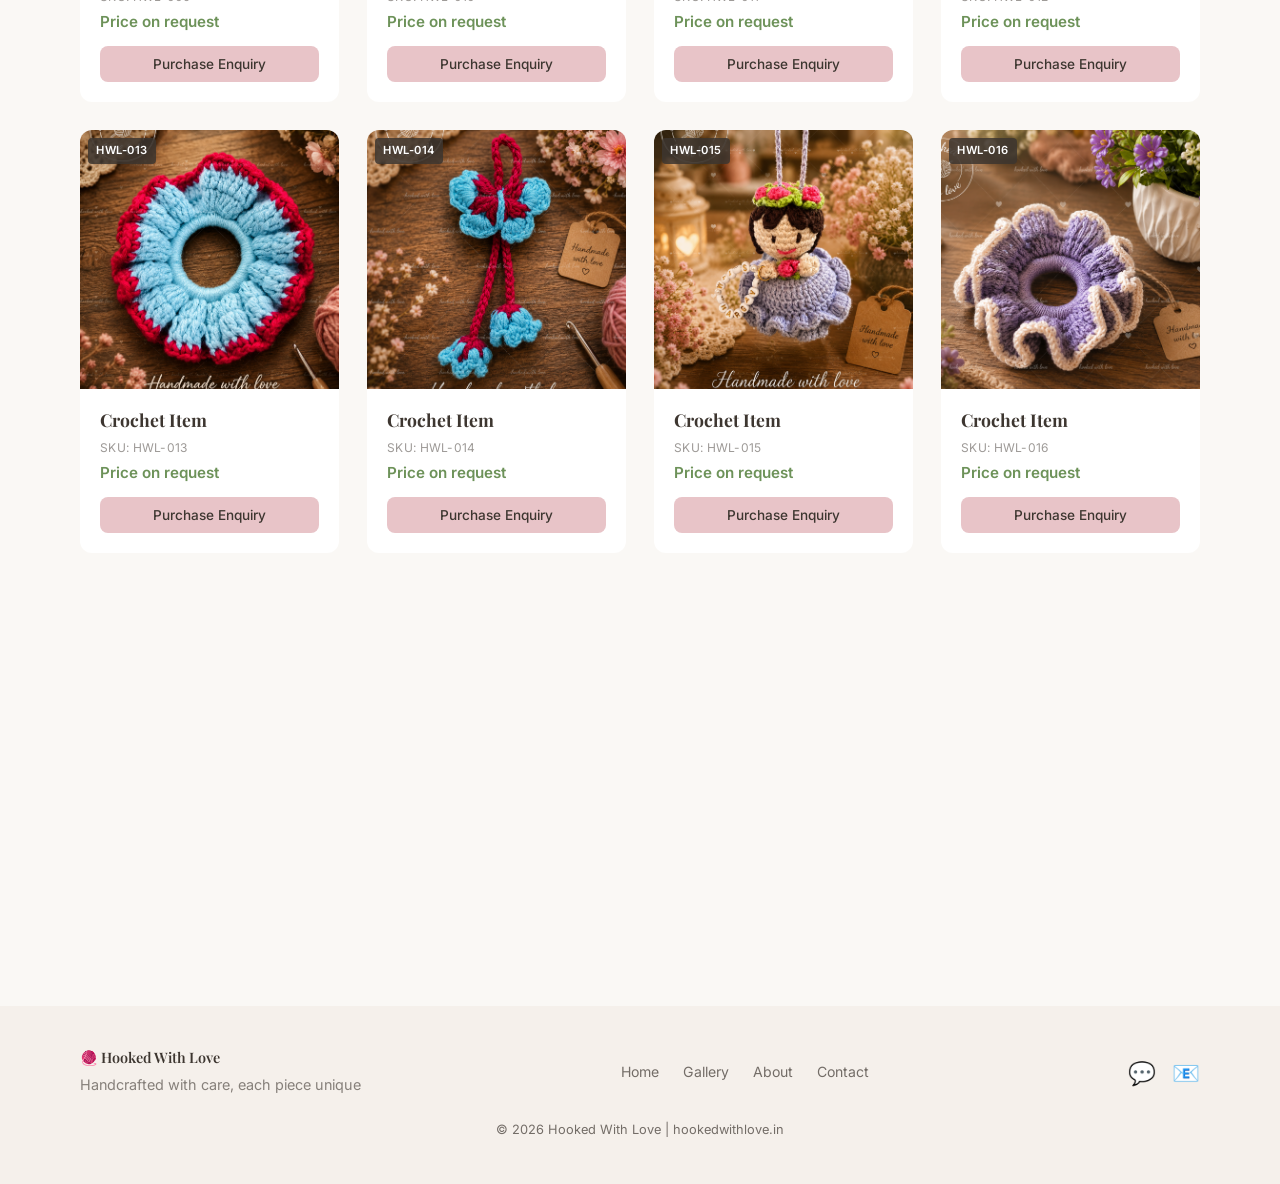
==== commit d79ebb81: "Add 4 new images, SKU system, lightbox, coming soon placeholders, and UI enhancements" ====
--- a/gallery.html
+++ b/gallery.html
@@ -10,134 +10,6 @@
     <link rel="preconnect" href="https://fonts.gstatic.com" crossorigin>
     <link href="https://fonts.googleapis.com/css2?family=Inter:wght@300;400;500;600&family=Playfair+Display:ital,wght@0,400;0,600;0,700;1,400&display=swap" rel="stylesheet">
     <link rel="stylesheet" href="css/style.css">
-    <script type="application/ld+json">
-    {
-        "@context": "https://schema.org",
-        "@type": "ProductGroup",
-        "name": "Hooked With Love – Handmade Crochet Collection",
-        "description": "Handcrafted crochet flowers, fruits, and accessories",
-        "url": "https://hookedwithlove.in/gallery.html",
-        "hasVariant": [
-            {
-                "@type": "Product",
-                "name": "Crocheted Sunflower Bouquet",
-                "description": "Beautiful handcrafted crocheted sunflower bouquet",
-                "image": "https://hookedwithlove.in/images/sunflower_bouquet.jpg",
-                "sku": "HWL-001",
-                "offers": {
-                    "@type": "Offer",
-                    "price": "1200",
-                    "priceCurrency": "INR",
-                    "availability": "https://schema.org/InStock"
-                }
-            },
-            {
-                "@type": "Product",
-                "name": "Crocheted Cherry Pair",
-                "description": "Adorable handcrafted crocheted cherry pair",
-                "image": "https://hookedwithlove.in/images/cherry_pairs.jpg",
-                "sku": "HWL-002",
-                "offers": {
-                    "@type": "Offer",
-                    "price": "450",
-                    "priceCurrency": "INR",
-                    "availability": "https://schema.org/InStock"
-                }
-            },
-            {
-                "@type": "Product",
-                "name": "Crocheted Sunflower Cone",
-                "description": "Charming crocheted sunflower cone arrangement",
-                "image": "https://hookedwithlove.in/images/sunflower_cone.jpg",
-                "sku": "HWL-003",
-                "offers": {
-                    "@type": "Offer",
-                    "price": "950",
-                    "priceCurrency": "INR",
-                    "availability": "https://schema.org/InStock"
-                }
-            },
-            {
-                "@type": "Product",
-                "name": "Crocheted Strawberry Hair Clip",
-                "description": "Cute crocheted strawberry hair clip accessory",
-                "image": "https://hookedwithlove.in/images/strawberry_clip.jpg",
-                "sku": "HWL-004",
-                "offers": {
-                    "@type": "Offer",
-                    "price": "350",
-                    "priceCurrency": "INR",
-                    "availability": "https://schema.org/InStock"
-                }
-            },
-            {
-                "@type": "Product",
-                "name": "Crocheted Strawberry Pair",
-                "description": "Delightful crocheted strawberry pair",
-                "image": "https://hookedwithlove.in/images/strawberry_pair.jpg",
-                "sku": "HWL-005",
-                "offers": {
-                    "@type": "Offer",
-                    "price": "400",
-                    "priceCurrency": "INR",
-                    "availability": "https://schema.org/InStock"
-                }
-            },
-            {
-                "@type": "Product",
-                "name": "Single Crocheted Sunflower",
-                "description": "Single handcrafted crocheted sunflower stem",
-                "image": "https://hookedwithlove.in/images/single_sunflower.jpg",
-                "sku": "HWL-006",
-                "offers": {
-                    "@type": "Offer",
-                    "price": "250",
-                    "priceCurrency": "INR",
-                    "availability": "https://schema.org/InStock"
-                }
-            },
-            {
-                "@type": "Product",
-                "name": "Crocheted Rose Basket Clip",
-                "description": "Elegant crocheted rose basket hair clip",
-                "image": "https://hookedwithlove.in/images/rose_basket_clip.jpg",
-                "sku": "HWL-007",
-                "offers": {
-                    "@type": "Offer",
-                    "price": "500",
-                    "priceCurrency": "INR",
-                    "availability": "https://schema.org/InStock"
-                }
-            },
-            {
-                "@type": "Product",
-                "name": "Rainbow Crocheted Bow Clip",
-                "description": "Colorful rainbow crocheted bow hair clip",
-                "image": "https://hookedwithlove.in/images/rainbow_bow_clip.jpg",
-                "sku": "HWL-008",
-                "offers": {
-                    "@type": "Offer",
-                    "price": "550",
-                    "priceCurrency": "INR",
-                    "availability": "https://schema.org/InStock"
-                }
-            },
-            {
-                "@type": "Product",
-                "name": "Crocheted Red Rose Accessory",
-                "description": "Beautiful handcrafted crocheted red rose accessory",
-                "image": "https://hookedwithlove.in/images/red_rose_accessory.jpg",
-                "sku": "HWL-009",
-                "offers": {
-                    "@type": "Offer",
-                    "price": "600",
-                    "priceCurrency": "INR",
-                    "availability": "https://schema.org/InStock"
-                }
-            }
-        ]
-    }
-    </script>
 </head>
 <body>
     <!-- Header/Nav -->
@@ -173,7 +45,7 @@
             <!-- Gallery Title -->
             <div class="gallery-header">
                 <h1>Handcrafted Crochet Collection</h1>
-                <p class="gallery-subtitle">Explore by category</p>
+                <p class="gallery-subtitle">Explore by category — each piece is one of a kind</p>
             </div>
 
             <!-- Category Filter Tabs -->
@@ -189,315 +61,318 @@
             <!-- Product Grid -->
             <div class="product-grid" id="productGrid">
                 <!-- New Collection -->
-                <div class="gallery-card" data-category="new-collection">
+                <div class="gallery-card" data-category="new-collection" data-sku="HWL-001">
                     <div class="gallery-card-image">
                         <img src="images/crochet-01.jpeg" alt="Crochet Phone Case" loading="lazy">
+                        <div class="image-overlay">
+                            <span class="overlay-icon">🔍</span>
+                        </div>
+                        <span class="sku-badge">HWL-001</span>
                     </div>
                     <div class="gallery-card-info">
                         <h3>Crochet Phone Case</h3>
+                        <p class="gallery-card-sku">SKU: HWL-001</p>
                         <p class="gallery-card-price">₹699</p>
-                        <button class="btn btn-enquiry" data-product="Crochet Phone Case" data-price="699" data-image="images/crochet-01.jpeg">Purchase Enquiry</button>
-                    </div>
-                </div>
-
-                <div class="gallery-card" data-category="new-collection">
+                        <button class="btn btn-enquiry" data-product="Crochet Phone Case" data-sku="HWL-001" data-image="images/crochet-01.jpeg">Purchase Enquiry</button>
+                    </div>
+                </div>
+
+                <div class="gallery-card" data-category="new-collection" data-sku="HWL-002">
                     <div class="gallery-card-image">
                         <img src="images/crochet-02.jpeg" alt="Crochet Creation" loading="lazy">
+                        <div class="image-overlay">
+                            <span class="overlay-icon">🔍</span>
+                        </div>
+                        <span class="sku-badge">HWL-002</span>
                     </div>
                     <div class="gallery-card-info">
                         <h3>Crochet Creation</h3>
+                        <p class="gallery-card-sku">SKU: HWL-002</p>
                         <p class="gallery-card-price">₹89</p>
-                        <button class="btn btn-enquiry" data-product="Crochet Creation" data-price="89" data-image="images/crochet-02.jpeg">Purchase Enquiry</button>
-                    </div>
-                </div>
-
-                <div class="gallery-card" data-category="new-collection">
+                        <button class="btn btn-enquiry" data-product="Crochet Creation" data-sku="HWL-002" data-image="images/crochet-02.jpeg">Purchase Enquiry</button>
+                    </div>
+                </div>
+
+                <div class="gallery-card" data-category="new-collection" data-sku="HWL-003">
                     <div class="gallery-card-image">
                         <img src="images/crochet-03.jpeg" alt="Crochet Mini" loading="lazy">
+                        <div class="image-overlay">
+                            <span class="overlay-icon">🔍</span>
+                        </div>
+                        <span class="sku-badge">HWL-003</span>
                     </div>
                     <div class="gallery-card-info">
                         <h3>Crochet Mini</h3>
+                        <p class="gallery-card-sku">SKU: HWL-003</p>
                         <p class="gallery-card-price">₹59</p>
-                        <button class="btn btn-enquiry" data-product="Crochet Mini" data-price="59" data-image="images/crochet-03.jpeg">Purchase Enquiry</button>
-                    </div>
-                </div>
-
-                <div class="gallery-card" data-category="new-collection">
+                        <button class="btn btn-enquiry" data-product="Crochet Mini" data-sku="HWL-003" data-image="images/crochet-03.jpeg">Purchase Enquiry</button>
+                    </div>
+                </div>
+
+                <div class="gallery-card" data-category="new-collection" data-sku="HWL-004">
                     <div class="gallery-card-image">
                         <img src="images/crochet-04.jpeg" alt="Crochet Pair" loading="lazy">
+                        <div class="image-overlay">
+                            <span class="overlay-icon">🔍</span>
+                        </div>
+                        <span class="sku-badge">HWL-004</span>
                     </div>
                     <div class="gallery-card-info">
                         <h3>Crochet Pair</h3>
+                        <p class="gallery-card-sku">SKU: HWL-004</p>
                         <p class="gallery-card-price">₹129 / 2 pieces</p>
-                        <button class="btn btn-enquiry" data-product="Crochet Pair" data-price="129" data-image="images/crochet-04.jpeg">Purchase Enquiry</button>
-                    </div>
-                </div>
-
-                <div class="gallery-card" data-category="new-collection">
-                    <div class="gallery-card-image">
-                        <img src="images/crochet-05.jpeg" alt="Crochet Item 5" loading="lazy">
-                    </div>
-                    <div class="gallery-card-info">
-                        <h3>Crochet Item</h3>
-                        <p class="gallery-card-price">Price on request</p>
-                        <button class="btn btn-enquiry" data-product="Crochet Item 5" data-price="" data-image="images/crochet-05.jpeg">Purchase Enquiry</button>
-                    </div>
-                </div>
-
-                <div class="gallery-card" data-category="new-collection">
-                    <div class="gallery-card-image">
-                        <img src="images/crochet-06.jpeg" alt="Crochet Item 6" loading="lazy">
-                    </div>
-                    <div class="gallery-card-info">
-                        <h3>Crochet Item</h3>
-                        <p class="gallery-card-price">Price on request</p>
-                        <button class="btn btn-enquiry" data-product="Crochet Item 6" data-price="" data-image="images/crochet-06.jpeg">Purchase Enquiry</button>
-                    </div>
-                </div>
-
-                <div class="gallery-card" data-category="new-collection">
-                    <div class="gallery-card-image">
-                        <img src="images/crochet-07.jpeg" alt="Crochet Item 7" loading="lazy">
-                    </div>
-                    <div class="gallery-card-info">
-                        <h3>Crochet Item</h3>
-                        <p class="gallery-card-price">Price on request</p>
-                        <button class="btn btn-enquiry" data-product="Crochet Item 7" data-price="" data-image="images/crochet-07.jpeg">Purchase Enquiry</button>
-                    </div>
-                </div>
-
-                <div class="gallery-card" data-category="new-collection">
-                    <div class="gallery-card-image">
-                        <img src="images/crochet-08.jpeg" alt="Crochet Item 8" loading="lazy">
-                    </div>
-                    <div class="gallery-card-info">
-                        <h3>Crochet Item</h3>
-                        <p class="gallery-card-price">Price on request</p>
-                        <button class="btn btn-enquiry" data-product="Crochet Item 8" data-price="" data-image="images/crochet-08.jpeg">Purchase Enquiry</button>
-                    </div>
-                </div>
-
-                <div class="gallery-card" data-category="new-collection">
-                    <div class="gallery-card-image">
-                        <img src="images/crochet-09.jpeg" alt="Crochet Item 9" loading="lazy">
-                    </div>
-                    <div class="gallery-card-info">
-                        <h3>Crochet Item</h3>
-                        <p class="gallery-card-price">Price on request</p>
-                        <button class="btn btn-enquiry" data-product="Crochet Item 9" data-price="" data-image="images/crochet-09.jpeg">Purchase Enquiry</button>
-                    </div>
-                </div>
-
-                <div class="gallery-card" data-category="new-collection">
-                    <div class="gallery-card-image">
-                        <img src="images/crochet-10.jpeg" alt="Crochet Item 10" loading="lazy">
-                    </div>
-                    <div class="gallery-card-info">
-                        <h3>Crochet Item</h3>
-                        <p class="gallery-card-price">Price on request</p>
-                        <button class="btn btn-enquiry" data-product="Crochet Item 10" data-price="" data-image="images/crochet-10.jpeg">Purchase Enquiry</button>
-                    </div>
-                </div>
-
-                <div class="gallery-card" data-category="new-collection">
-                    <div class="gallery-card-image">
-                        <img src="images/crochet-11.jpeg" alt="Crochet Item 11" loading="lazy">
-                    </div>
-                    <div class="gallery-card-info">
-                        <h3>Crochet Item</h3>
-                        <p class="gallery-card-price">Price on request</p>
-                        <button class="btn btn-enquiry" data-product="Crochet Item 11" data-price="" data-image="images/crochet-11.jpeg">Purchase Enquiry</button>
-                    </div>
-                </div>
-
-                <div class="gallery-card" data-category="new-collection">
-                    <div class="gallery-card-image">
-                        <img src="images/crochet-12.jpeg" alt="Crochet Item 12" loading="lazy">
-                    </div>
-                    <div class="gallery-card-info">
-                        <h3>Crochet Item</h3>
-                        <p class="gallery-card-price">Price on request</p>
-                        <button class="btn btn-enquiry" data-product="Crochet Item 12" data-price="" data-image="images/crochet-12.jpeg">Purchase Enquiry</button>
-                    </div>
-                </div>
-
-                <!-- Flowers -->
-                <div class="gallery-card" data-category="flowers">
-                    <div class="gallery-card-image">
-                        <img src="images/sunflower_bouquet.jpg" alt="Crocheted Sunflower Bouquet" loading="lazy">
-                    </div>
-                    <div class="gallery-card-info">
-                        <h3>Crocheted Sunflower Bouquet</h3>
-                        <p class="gallery-card-price">₹1,200</p>
-                        <button class="btn btn-enquiry" data-product="Crocheted Sunflower Bouquet" data-price="1200" data-image="images/sunflower_bouquet.jpg">Purchase Enquiry</button>
-                    </div>
-                </div>
-
-                <div class="gallery-card" data-category="flowers">
-                    <div class="gallery-card-image">
-                        <img src="images/sunflower_cone.jpg" alt="Crocheted Sunflower Cone" loading="lazy">
-                    </div>
-                    <div class="gallery-card-info">
-                        <h3>Crocheted Sunflower Cone</h3>
-                        <p class="gallery-card-price">₹950</p>
-                        <button class="btn btn-enquiry" data-product="Crocheted Sunflower Cone" data-price="950" data-image="images/sunflower_cone.jpg">Purchase Enquiry</button>
-                    </div>
-                </div>
-
-                <div class="gallery-card" data-category="flowers">
-                    <div class="gallery-card-image">
-                        <img src="images/single_sunflower.jpg" alt="Single Crocheted Sunflower" loading="lazy">
-                    </div>
-                    <div class="gallery-card-info">
-                        <h3>Single Crocheted Sunflower</h3>
-                        <p class="gallery-card-price">₹250</p>
-                        <button class="btn btn-enquiry" data-product="Single Crocheted Sunflower" data-price="250" data-image="images/single_sunflower.jpg">Purchase Enquiry</button>
-                    </div>
-                </div>
-
-                <div class="gallery-card" data-category="flowers">
-                    <div class="gallery-card-image">
-                        <img src="images/red_rose_accessory.jpg" alt="Crocheted Red Rose Accessory" loading="lazy">
-                    </div>
-                    <div class="gallery-card-info">
-                        <h3>Crocheted Red Rose Accessory</h3>
-                        <p class="gallery-card-price">₹600</p>
-                        <button class="btn btn-enquiry" data-product="Crocheted Red Rose Accessory" data-price="600" data-image="images/red_rose_accessory.jpg">Purchase Enquiry</button>
-                    </div>
-                </div>
-
-                <div class="gallery-card" data-category="flowers">
-                    <div class="gallery-card-image">
-                        <img src="images/rose_basket_clip.jpg" alt="Crocheted Rose Basket Clip" loading="lazy">
-                    </div>
-                    <div class="gallery-card-info">
-                        <h3>Crocheted Rose Basket Clip</h3>
-                        <p class="gallery-card-price">₹500</p>
-                        <button class="btn btn-enquiry" data-product="Crocheted Rose Basket Clip" data-price="500" data-image="images/rose_basket_clip.jpg">Purchase Enquiry</button>
-                    </div>
-                </div>
-
-                <div class="gallery-card" data-category="flowers">
-                    <div class="gallery-card-image">
-                        <img src="images/peach_rose.jpg" alt="Peach Rose" loading="lazy">
-                    </div>
-                    <div class="gallery-card-info">
-                        <h3>Peach Rose</h3>
-                        <p class="gallery-card-price">₹300</p>
-                        <button class="btn btn-enquiry" data-product="Peach Rose" data-price="300" data-image="images/peach_rose.jpg">Purchase Enquiry</button>
-                    </div>
-                </div>
-
-                <!-- Fruits -->
-                <div class="gallery-card" data-category="fruits">
-                    <div class="gallery-card-image">
-                        <img src="images/cherry_pairs.jpg" alt="Crocheted Cherry Pair" loading="lazy">
-                    </div>
-                    <div class="gallery-card-info">
-                        <h3>Crocheted Cherry Pair</h3>
-                        <p class="gallery-card-price">₹450</p>
-                        <button class="btn btn-enquiry" data-product="Crocheted Cherry Pair" data-price="450" data-image="images/cherry_pairs.jpg">Purchase Enquiry</button>
-                    </div>
-                </div>
-
-                <div class="gallery-card" data-category="fruits">
-                    <div class="gallery-card-image">
-                        <img src="images/strawberry_pair.jpg" alt="Crocheted Strawberry Pair" loading="lazy">
-                    </div>
-                    <div class="gallery-card-info">
-                        <h3>Crocheted Strawberry Pair</h3>
-                        <p class="gallery-card-price">₹400</p>
-                        <button class="btn btn-enquiry" data-product="Crocheted Strawberry Pair" data-price="400" data-image="images/strawberry_pair.jpg">Purchase Enquiry</button>
-                    </div>
-                </div>
-
-                <div class="gallery-card" data-category="fruits">
-                    <div class="gallery-card-image">
-                        <img src="images/strawberry_keychain.jpg" alt="Strawberry Keychain" loading="lazy">
-                    </div>
-                    <div class="gallery-card-info">
-                        <h3>Strawberry Keychain</h3>
-                        <p class="gallery-card-price">₹350</p>
-                        <button class="btn btn-enquiry" data-product="Strawberry Keychain" data-price="350" data-image="images/strawberry_keychain.jpg">Purchase Enquiry</button>
-                    </div>
-                </div>
-
-                <!-- Hair Accessories -->
-                <div class="gallery-card" data-category="hair-accessories">
-                    <div class="gallery-card-image">
-                        <img src="images/strawberry_clip.jpg" alt="Crocheted Strawberry Hair Clip" loading="lazy">
-                    </div>
-                    <div class="gallery-card-info">
-                        <h3>Crocheted Strawberry Hair Clip</h3>
-                        <p class="gallery-card-price">₹350</p>
-                        <button class="btn btn-enquiry" data-product="Crocheted Strawberry Hair Clip" data-price="350" data-image="images/strawberry_clip.jpg">Purchase Enquiry</button>
-                    </div>
-                </div>
-
-                <div class="gallery-card" data-category="hair-accessories">
-                    <div class="gallery-card-image">
-                        <img src="images/rainbow_bow_clip.jpg" alt="Rainbow Crocheted Bow Clip" loading="lazy">
-                    </div>
-                    <div class="gallery-card-info">
-                        <h3>Rainbow Crocheted Bow Clip</h3>
-                        <p class="gallery-card-price">₹550</p>
-                        <button class="btn btn-enquiry" data-product="Rainbow Crocheted Bow Clip" data-price="550" data-image="images/rainbow_bow_clip.jpg">Purchase Enquiry</button>
-                    </div>
-                </div>
-
-                <div class="gallery-card" data-category="hair-accessories">
-                    <div class="gallery-card-image">
-                        <img src="images/rose_basket_clip.jpg" alt="Rose Basket Hair Clip" loading="lazy">
-                    </div>
-                    <div class="gallery-card-info">
-                        <h3>Rose Basket Hair Clip</h3>
-                        <p class="gallery-card-price">₹500</p>
-                        <button class="btn btn-enquiry" data-product="Rose Basket Hair Clip" data-price="500" data-image="images/rose_basket_clip.jpg">Purchase Enquiry</button>
-                    </div>
-                </div>
-
-                <div class="gallery-card" data-category="hair-accessories">
-                    <div class="gallery-card-image">
-                        <img src="images/lavender_scrunchie.jpg" alt="Lavender Crochet Scrunchie" loading="lazy">
-                    </div>
-                    <div class="gallery-card-info">
-                        <h3>Lavender Crochet Scrunchie</h3>
-                        <p class="gallery-card-price">₹400</p>
-                        <button class="btn btn-enquiry" data-product="Lavender Crochet Scrunchie" data-price="400" data-image="images/lavender_scrunchie.jpg">Purchase Enquiry</button>
-                    </div>
-                </div>
-
-                <!-- Lifestyle Accessories -->
-                <div class="gallery-card" data-category="lifestyle-accessories">
-                    <div class="gallery-card-image">
-                        <img src="images/phone_case.jpg" alt="Floral Crochet Phone Case" loading="lazy">
-                    </div>
-                    <div class="gallery-card-info">
-                        <h3>Floral Crochet Phone Case</h3>
-                        <p class="gallery-card-price">₹800</p>
-                        <button class="btn btn-enquiry" data-product="Floral Crochet Phone Case" data-price="800" data-image="images/phone_case.jpg">Purchase Enquiry</button>
-                    </div>
-                </div>
-
-                <div class="gallery-card" data-category="lifestyle-accessories">
-                    <div class="gallery-card-image">
-                        <img src="images/bear_amigurumi.jpg" alt="Bear Amigurumi" loading="lazy">
-                    </div>
-                    <div class="gallery-card-info">
-                        <h3>Bear Amigurumi</h3>
-                        <p class="gallery-card-price">₹650</p>
-                        <button class="btn btn-enquiry" data-product="Bear Amigurumi" data-price="650" data-image="images/bear_amigurumi.jpg">Purchase Enquiry</button>
+                        <button class="btn btn-enquiry" data-product="Crochet Pair" data-sku="HWL-004" data-image="images/crochet-04.jpeg">Purchase Enquiry</button>
+                    </div>
+                </div>
+
+                <div class="gallery-card" data-category="new-collection" data-sku="HWL-005">
+                    <div class="gallery-card-image">
+                        <img src="images/crochet-05.jpeg" alt="Crochet Item" loading="lazy">
+                        <div class="image-overlay">
+                            <span class="overlay-icon">🔍</span>
+                        </div>
+                        <span class="sku-badge">HWL-005</span>
+                    </div>
+                    <div class="gallery-card-info">
+                        <h3>Crochet Item</h3>
+                        <p class="gallery-card-sku">SKU: HWL-005</p>
+                        <p class="gallery-card-price">Price on request</p>
+                        <button class="btn btn-enquiry" data-product="Crochet Item" data-sku="HWL-005" data-image="images/crochet-05.jpeg">Purchase Enquiry</button>
+                    </div>
+                </div>
+
+                <div class="gallery-card" data-category="new-collection" data-sku="HWL-006">
+                    <div class="gallery-card-image">
+                        <img src="images/crochet-06.jpeg" alt="Crochet Item" loading="lazy">
+                        <div class="image-overlay">
+                            <span class="overlay-icon">🔍</span>
+                        </div>
+                        <span class="sku-badge">HWL-006</span>
+                    </div>
+                    <div class="gallery-card-info">
+                        <h3>Crochet Item</h3>
+                        <p class="gallery-card-sku">SKU: HWL-006</p>
+                        <p class="gallery-card-price">Price on request</p>
+                        <button class="btn btn-enquiry" data-product="Crochet Item" data-sku="HWL-006" data-image="images/crochet-06.jpeg">Purchase Enquiry</button>
+                    </div>
+                </div>
+
+                <div class="gallery-card" data-category="new-collection" data-sku="HWL-007">
+                    <div class="gallery-card-image">
+                        <img src="images/crochet-07.jpeg" alt="Crochet Item" loading="lazy">
+                        <div class="image-overlay">
+                            <span class="overlay-icon">🔍</span>
+                        </div>
+                        <span class="sku-badge">HWL-007</span>
+                    </div>
+                    <div class="gallery-card-info">
+                        <h3>Crochet Item</h3>
+                        <p class="gallery-card-sku">SKU: HWL-007</p>
+                        <p class="gallery-card-price">Price on request</p>
+                        <button class="btn btn-enquiry" data-product="Crochet Item" data-sku="HWL-007" data-image="images/crochet-07.jpeg">Purchase Enquiry</button>
+                    </div>
+                </div>
+
+                <div class="gallery-card" data-category="new-collection" data-sku="HWL-008">
+                    <div class="gallery-card-image">
+                        <img src="images/crochet-08.jpeg" alt="Crochet Item" loading="lazy">
+                        <div class="image-overlay">
+                            <span class="overlay-icon">🔍</span>
+                        </div>
+                        <span class="sku-badge">HWL-008</span>
+                    </div>
+                    <div class="gallery-card-info">
+                        <h3>Crochet Item</h3>
+                        <p class="gallery-card-sku">SKU: HWL-008</p>
+                        <p class="gallery-card-price">Price on request</p>
+                        <button class="btn btn-enquiry" data-product="Crochet Item" data-sku="HWL-008" data-image="images/crochet-08.jpeg">Purchase Enquiry</button>
+                    </div>
+                </div>
+
+                <div class="gallery-card" data-category="new-collection" data-sku="HWL-009">
+                    <div class="gallery-card-image">
+                        <img src="images/crochet-09.jpeg" alt="Crochet Item" loading="lazy">
+                        <div class="image-overlay">
+                            <span class="overlay-icon">🔍</span>
+                        </div>
+                        <span class="sku-badge">HWL-009</span>
+                    </div>
+                    <div class="gallery-card-info">
+                        <h3>Crochet Item</h3>
+                        <p class="gallery-card-sku">SKU: HWL-009</p>
+                        <p class="gallery-card-price">Price on request</p>
+                        <button class="btn btn-enquiry" data-product="Crochet Item" data-sku="HWL-009" data-image="images/crochet-09.jpeg">Purchase Enquiry</button>
+                    </div>
+                </div>
+
+                <div class="gallery-card" data-category="new-collection" data-sku="HWL-010">
+                    <div class="gallery-card-image">
+                        <img src="images/crochet-10.jpeg" alt="Crochet Item" loading="lazy">
+                        <div class="image-overlay">
+                            <span class="overlay-icon">🔍</span>
+                        </div>
+                        <span class="sku-badge">HWL-010</span>
+                    </div>
+                    <div class="gallery-card-info">
+                        <h3>Crochet Item</h3>
+                        <p class="gallery-card-sku">SKU: HWL-010</p>
+                        <p class="gallery-card-price">Price on request</p>
+                        <button class="btn btn-enquiry" data-product="Crochet Item" data-sku="HWL-010" data-image="images/crochet-10.jpeg">Purchase Enquiry</button>
+                    </div>
+                </div>
+
+                <div class="gallery-card" data-category="new-collection" data-sku="HWL-011">
+                    <div class="gallery-card-image">
+                        <img src="images/crochet-11.jpeg" alt="Crochet Item" loading="lazy">
+                        <div class="image-overlay">
+                            <span class="overlay-icon">🔍</span>
+                        </div>
+                        <span class="sku-badge">HWL-011</span>
+                    </div>
+                    <div class="gallery-card-info">
+                        <h3>Crochet Item</h3>
+                        <p class="gallery-card-sku">SKU: HWL-011</p>
+                        <p class="gallery-card-price">Price on request</p>
+                        <button class="btn btn-enquiry" data-product="Crochet Item" data-sku="HWL-011" data-image="images/crochet-11.jpeg">Purchase Enquiry</button>
+                    </div>
+                </div>
+
+                <div class="gallery-card" data-category="new-collection" data-sku="HWL-012">
+                    <div class="gallery-card-image">
+                        <img src="images/crochet-12.jpeg" alt="Crochet Item" loading="lazy">
+                        <div class="image-overlay">
+                            <span class="overlay-icon">🔍</span>
+                        </div>
+                        <span class="sku-badge">HWL-012</span>
+                    </div>
+                    <div class="gallery-card-info">
+                        <h3>Crochet Item</h3>
+                        <p class="gallery-card-sku">SKU: HWL-012</p>
+                        <p class="gallery-card-price">Price on request</p>
+                        <button class="btn btn-enquiry" data-product="Crochet Item" data-sku="HWL-012" data-image="images/crochet-12.jpeg">Purchase Enquiry</button>
+                    </div>
+                </div>
+
+                <!-- New images (13-16) -->
+                <div class="gallery-card" data-category="new-collection" data-sku="HWL-013">
+                    <div class="gallery-card-image">
+                        <img src="images/crochet-13.png" alt="Crochet Item" loading="lazy">
+                        <div class="image-overlay">
+                            <span class="overlay-icon">🔍</span>
+                        </div>
+                        <span class="sku-badge">HWL-013</span>
+                    </div>
+                    <div class="gallery-card-info">
+                        <h3>Crochet Item</h3>
+                        <p class="gallery-card-sku">SKU: HWL-013</p>
+                        <p class="gallery-card-price">Price on request</p>
+                        <button class="btn btn-enquiry" data-product="Crochet Item" data-sku="HWL-013" data-image="images/crochet-13.png">Purchase Enquiry</button>
+                    </div>
+                </div>
+
+                <div class="gallery-card" data-category="new-collection" data-sku="HWL-014">
+                    <div class="gallery-card-image">
+                        <img src="images/crochet-14.png" alt="Crochet Item" loading="lazy">
+                        <div class="image-overlay">
+                            <span class="overlay-icon">🔍</span>
+                        </div>
+                        <span class="sku-badge">HWL-014</span>
+                    </div>
+                    <div class="gallery-card-info">
+                        <h3>Crochet Item</h3>
+                        <p class="gallery-card-sku">SKU: HWL-014</p>
+                        <p class="gallery-card-price">Price on request</p>
+                        <button class="btn btn-enquiry" data-product="Crochet Item" data-sku="HWL-014" data-image="images/crochet-14.png">Purchase Enquiry</button>
+                    </div>
+                </div>
+
+                <div class="gallery-card" data-category="new-collection" data-sku="HWL-015">
+                    <div class="gallery-card-image">
+                        <img src="images/crochet-15.png" alt="Crochet Item" loading="lazy">
+                        <div class="image-overlay">
+                            <span class="overlay-icon">🔍</span>
+                        </div>
+                        <span class="sku-badge">HWL-015</span>
+                    </div>
+                    <div class="gallery-card-info">
+                        <h3>Crochet Item</h3>
+                        <p class="gallery-card-sku">SKU: HWL-015</p>
+                        <p class="gallery-card-price">Price on request</p>
+                        <button class="btn btn-enquiry" data-product="Crochet Item" data-sku="HWL-015" data-image="images/crochet-15.png">Purchase Enquiry</button>
+                    </div>
+                </div>
+
+                <div class="gallery-card" data-category="new-collection" data-sku="HWL-016">
+                    <div class="gallery-card-image">
+                        <img src="images/crochet-16.png" alt="Crochet Item" loading="lazy">
+                        <div class="image-overlay">
+                            <span class="overlay-icon">🔍</span>
+                        </div>
+                        <span class="sku-badge">HWL-016</span>
+                    </div>
+                    <div class="gallery-card-info">
+                        <h3>Crochet Item</h3>
+                        <p class="gallery-card-sku">SKU: HWL-016</p>
+                        <p class="gallery-card-price">Price on request</p>
+                        <button class="btn btn-enquiry" data-product="Crochet Item" data-sku="HWL-016" data-image="images/crochet-16.png">Purchase Enquiry</button>
+                    </div>
+                </div>
+
+                <!-- Coming Soon Placeholders -->
+                <div class="gallery-card coming-soon-card" data-category="new-collection">
+                    <div class="gallery-card-image coming-soon-placeholder">
+                        <div class="coming-soon-content">
+                            <span class="coming-soon-icon">🧶</span>
+                            <p class="coming-soon-text">Coming Soon</p>
+                            <p class="coming-soon-subtext">Hooked With Love</p>
+                        </div>
+                    </div>
+                    <div class="gallery-card-info">
+                        <h3>New Creation</h3>
+                        <p class="gallery-card-price">Stay Tuned!</p>
+                    </div>
+                </div>
+
+                <div class="gallery-card coming-soon-card" data-category="new-collection">
+                    <div class="gallery-card-image coming-soon-placeholder">
+                        <div class="coming-soon-content">
+                            <span class="coming-soon-icon">🧶</span>
+                            <p class="coming-soon-text">Coming Soon</p>
+                            <p class="coming-soon-subtext">Hooked With Love</p>
+                        </div>
+                    </div>
+                    <div class="gallery-card-info">
+                        <h3>New Creation</h3>
+                        <p class="gallery-card-price">Stay Tuned!</p>
                     </div>
                 </div>
             </div>
         </div>
     </section>
+
+    <!-- Back to Top Button -->
+    <button class="back-to-top" id="backToTop" aria-label="Back to top">↑</button>
 
     <!-- Footer -->
     <footer class="site-footer">
         <div class="container">
-            <p>Made with 🧶 and ❤️ | hookedwithlove.in</p>
-            <p class="copyright">© 2026 Hooked With Love</p>
+            <div class="footer-content">
+                <div class="footer-brand">
+                    <p class="footer-logo">🧶 Hooked With Love</p>
+                    <p class="footer-tagline">Handcrafted with care, each piece unique</p>
+                </div>
+                <div class="footer-links">
+                    <a href="index.html">Home</a>
+                    <a href="gallery.html">Gallery</a>
+                    <a href="index.html#about">About</a>
+                    <a href="#" data-open-contact>Contact</a>
+                </div>
+                <div class="footer-social">
+                    <a href="https://wa.me/919985507347" target="_blank" rel="noopener" aria-label="WhatsApp">💬</a>
+                    <a href="mailto:Navyajashu444@gmail.com" aria-label="Email">📧</a>
+                </div>
+            </div>
+            <p class="copyright">© 2026 Hooked With Love | hookedwithlove.in</p>
         </div>
     </footer>
 
@@ -514,21 +389,21 @@
                 <p>Reach out through any of these channels:</p>
             </div>
             <div class="modal-body">
-                <a href="tel:+919876543210" class="contact-option">
+                <a href="tel:+919985507347" class="contact-option">
                     <span class="contact-icon">📞</span>
                     <span class="contact-text">
                         <strong>Phone</strong>
-                        <span>+91 98765 43210</span>
+                        <span>+91 99855 07347</span>
                     </span>
                 </a>
-                <a href="mailto:orders@hookedwithlove.in" class="contact-option">
+                <a href="mailto:Navyajashu444@gmail.com" class="contact-option">
                     <span class="contact-icon">📧</span>
                     <span class="contact-text">
                         <strong>Email</strong>
-                        <span>orders@hookedwithlove.in</span>
+                        <span>Navyajashu444@gmail.com</span>
                     </span>
                 </a>
-                <a href="https://wa.me/919876543210?text=Hello%20Hooked%20With%20Love,%20I%20am%20interested%20in%20your%20crochet%20creations!" class="contact-option whatsapp" target="_blank" rel="noopener" id="whatsappLink">
+                <a href="https://wa.me/919985507347?text=Hello%20Hooked%20With%20Love,%20I%20am%20interested%20in%20your%20crochet%20creations!" class="contact-option whatsapp" target="_blank" rel="noopener" id="whatsappLink">
                     <span class="contact-icon">💬</span>
                     <span class="contact-text">
                         <strong>WhatsApp</strong>
@@ -539,6 +414,15 @@
         </div>
     </div>
 
+    <!-- Image Lightbox -->
+    <div class="lightbox-overlay" id="lightbox">
+        <button class="lightbox-close" id="lightboxClose" aria-label="Close lightbox">×</button>
+        <div class="lightbox-content">
+            <img src="" alt="" id="lightboxImage">
+            <p class="lightbox-caption" id="lightboxCaption"></p>
+        </div>
+    </div>
+
     <script src="js/main.js"></script>
 </body>
 </html>
--- a/css/style.css
+++ b/css/style.css
@@ -830,3 +830,289 @@
         font-size: 0.82rem;
     }
 }
+
+/* ============================================
+   SKU Badge
+   ============================================ */
+.gallery-card-image {
+    position: relative;
+}
+
+.sku-badge {
+    position: absolute;
+    top: 8px;
+    left: 8px;
+    background: rgba(61, 54, 48, 0.85);
+    color: white;
+    font-size: 0.7rem;
+    font-weight: 600;
+    padding: 4px 8px;
+    border-radius: 4px;
+    letter-spacing: 0.5px;
+    z-index: 2;
+}
+
+.gallery-card-sku {
+    font-size: 0.75rem;
+    color: var(--color-dark);
+    opacity: 0.5;
+    margin-bottom: 4px;
+    letter-spacing: 0.3px;
+}
+
+/* ============================================
+   Image Hover Overlay
+   ============================================ */
+.image-overlay {
+    position: absolute;
+    inset: 0;
+    background: rgba(61, 54, 48, 0.4);
+    display: flex;
+    align-items: center;
+    justify-content: center;
+    opacity: 0;
+    transition: opacity var(--transition);
+    z-index: 1;
+}
+
+.gallery-card:hover .image-overlay {
+    opacity: 1;
+}
+
+.overlay-icon {
+    font-size: 2rem;
+    filter: brightness(2);
+}
+
+/* ============================================
+   Lightbox
+   ============================================ */
+.lightbox-overlay {
+    position: fixed;
+    inset: 0;
+    background: rgba(0, 0, 0, 0.9);
+    z-index: 3000;
+    display: flex;
+    align-items: center;
+    justify-content: center;
+    padding: 20px;
+    opacity: 0;
+    visibility: hidden;
+    transition: opacity 0.3s ease, visibility 0.3s ease;
+}
+
+.lightbox-overlay.active {
+    opacity: 1;
+    visibility: visible;
+}
+
+.lightbox-close {
+    position: absolute;
+    top: 20px;
+    right: 24px;
+    font-size: 2.5rem;
+    color: white;
+    opacity: 0.8;
+    transition: opacity 0.3s ease;
+    background: none;
+    border: none;
+    cursor: pointer;
+    z-index: 3001;
+}
+
+.lightbox-close:hover {
+    opacity: 1;
+}
+
+.lightbox-content {
+    text-align: center;
+    max-width: 90vw;
+    max-height: 85vh;
+}
+
+.lightbox-content img {
+    max-width: 100%;
+    max-height: 80vh;
+    object-fit: contain;
+    border-radius: var(--radius-md);
+    box-shadow: 0 20px 60px rgba(0, 0, 0, 0.5);
+}
+
+.lightbox-caption {
+    color: white;
+    font-size: 1rem;
+    margin-top: 16px;
+    opacity: 0.8;
+    font-family: var(--font-heading);
+}
+
+/* ============================================
+   Coming Soon Placeholder
+   ============================================ */
+.coming-soon-placeholder {
+    display: flex;
+    align-items: center;
+    justify-content: center;
+    background: linear-gradient(135deg, var(--color-beige) 0%, var(--color-rose-light) 100%);
+    border: 2px dashed var(--color-rose);
+}
+
+.coming-soon-content {
+    text-align: center;
+    padding: 20px;
+}
+
+.coming-soon-icon {
+    font-size: 2.5rem;
+    display: block;
+    margin-bottom: 12px;
+}
+
+.coming-soon-text {
+    font-family: var(--font-heading);
+    font-size: 1.1rem;
+    color: var(--color-dark);
+    opacity: 0.7;
+    margin-bottom: 4px;
+}
+
+.coming-soon-subtext {
+    font-size: 0.8rem;
+    color: var(--color-dark);
+    opacity: 0.4;
+    font-style: italic;
+}
+
+.coming-soon-card:hover {
+    transform: none;
+    box-shadow: none;
+}
+
+/* ============================================
+   Back to Top Button
+   ============================================ */
+.back-to-top {
+    position: fixed;
+    bottom: 30px;
+    right: 30px;
+    width: 48px;
+    height: 48px;
+    background: var(--color-sage);
+    color: white;
+    border: none;
+    border-radius: 50%;
+    font-size: 1.3rem;
+    cursor: pointer;
+    z-index: 900;
+    opacity: 0;
+    visibility: hidden;
+    transform: translateY(20px);
+    transition: all 0.3s ease;
+    box-shadow: 0 4px 16px rgba(143, 174, 126, 0.4);
+}
+
+.back-to-top.visible {
+    opacity: 1;
+    visibility: visible;
+    transform: translateY(0);
+}
+
+.back-to-top:hover {
+    background: var(--color-sage-dark);
+    transform: translateY(-3px);
+    box-shadow: 0 6px 20px rgba(143, 174, 126, 0.5);
+}
+
+/* ============================================
+   Enhanced Footer
+   ============================================ */
+.footer-content {
+    display: flex;
+    flex-direction: column;
+    align-items: center;
+    gap: 20px;
+    margin-bottom: 20px;
+}
+
+.footer-brand {
+    text-align: center;
+}
+
+.footer-logo {
+    font-family: var(--font-heading);
+    font-size: 1.3rem;
+    font-weight: 600;
+    margin-bottom: 4px;
+    opacity: 1 !important;
+}
+
+.footer-tagline {
+    font-size: 0.85rem;
+    opacity: 0.6 !important;
+}
+
+.footer-links {
+    display: flex;
+    gap: 24px;
+    flex-wrap: wrap;
+    justify-content: center;
+}
+
+.footer-links a {
+    font-size: 0.88rem;
+    opacity: 0.7;
+    transition: opacity var(--transition);
+}
+
+.footer-links a:hover {
+    opacity: 1;
+    color: var(--color-sage-dark);
+}
+
+.footer-social {
+    display: flex;
+    gap: 16px;
+}
+
+.footer-social a {
+    font-size: 1.4rem;
+    transition: transform var(--transition);
+}
+
+.footer-social a:hover {
+    transform: scale(1.2);
+}
+
+/* ============================================
+   Lazy Load Animation
+   ============================================ */
+.gallery-card {
+    opacity: 0;
+    transform: translateY(20px);
+    transition: opacity 0.5s ease, transform 0.5s ease, box-shadow var(--transition);
+}
+
+.gallery-card.loaded {
+    opacity: 1;
+    transform: translateY(0);
+}
+
+/* Stagger animation for visible cards */
+.gallery-card:nth-child(1).loaded { transition-delay: 0s; }
+.gallery-card:nth-child(2).loaded { transition-delay: 0.05s; }
+.gallery-card:nth-child(3).loaded { transition-delay: 0.1s; }
+.gallery-card:nth-child(4).loaded { transition-delay: 0.15s; }
+.gallery-card:nth-child(5).loaded { transition-delay: 0.2s; }
+.gallery-card:nth-child(6).loaded { transition-delay: 0.25s; }
+.gallery-card:nth-child(7).loaded { transition-delay: 0.3s; }
+.gallery-card:nth-child(8).loaded { transition-delay: 0.35s; }
+
+@media (min-width: 640px) {
+    .footer-content {
+        flex-direction: row;
+        justify-content: space-between;
+    }
+    .footer-brand {
+        text-align: left;
+    }
+}
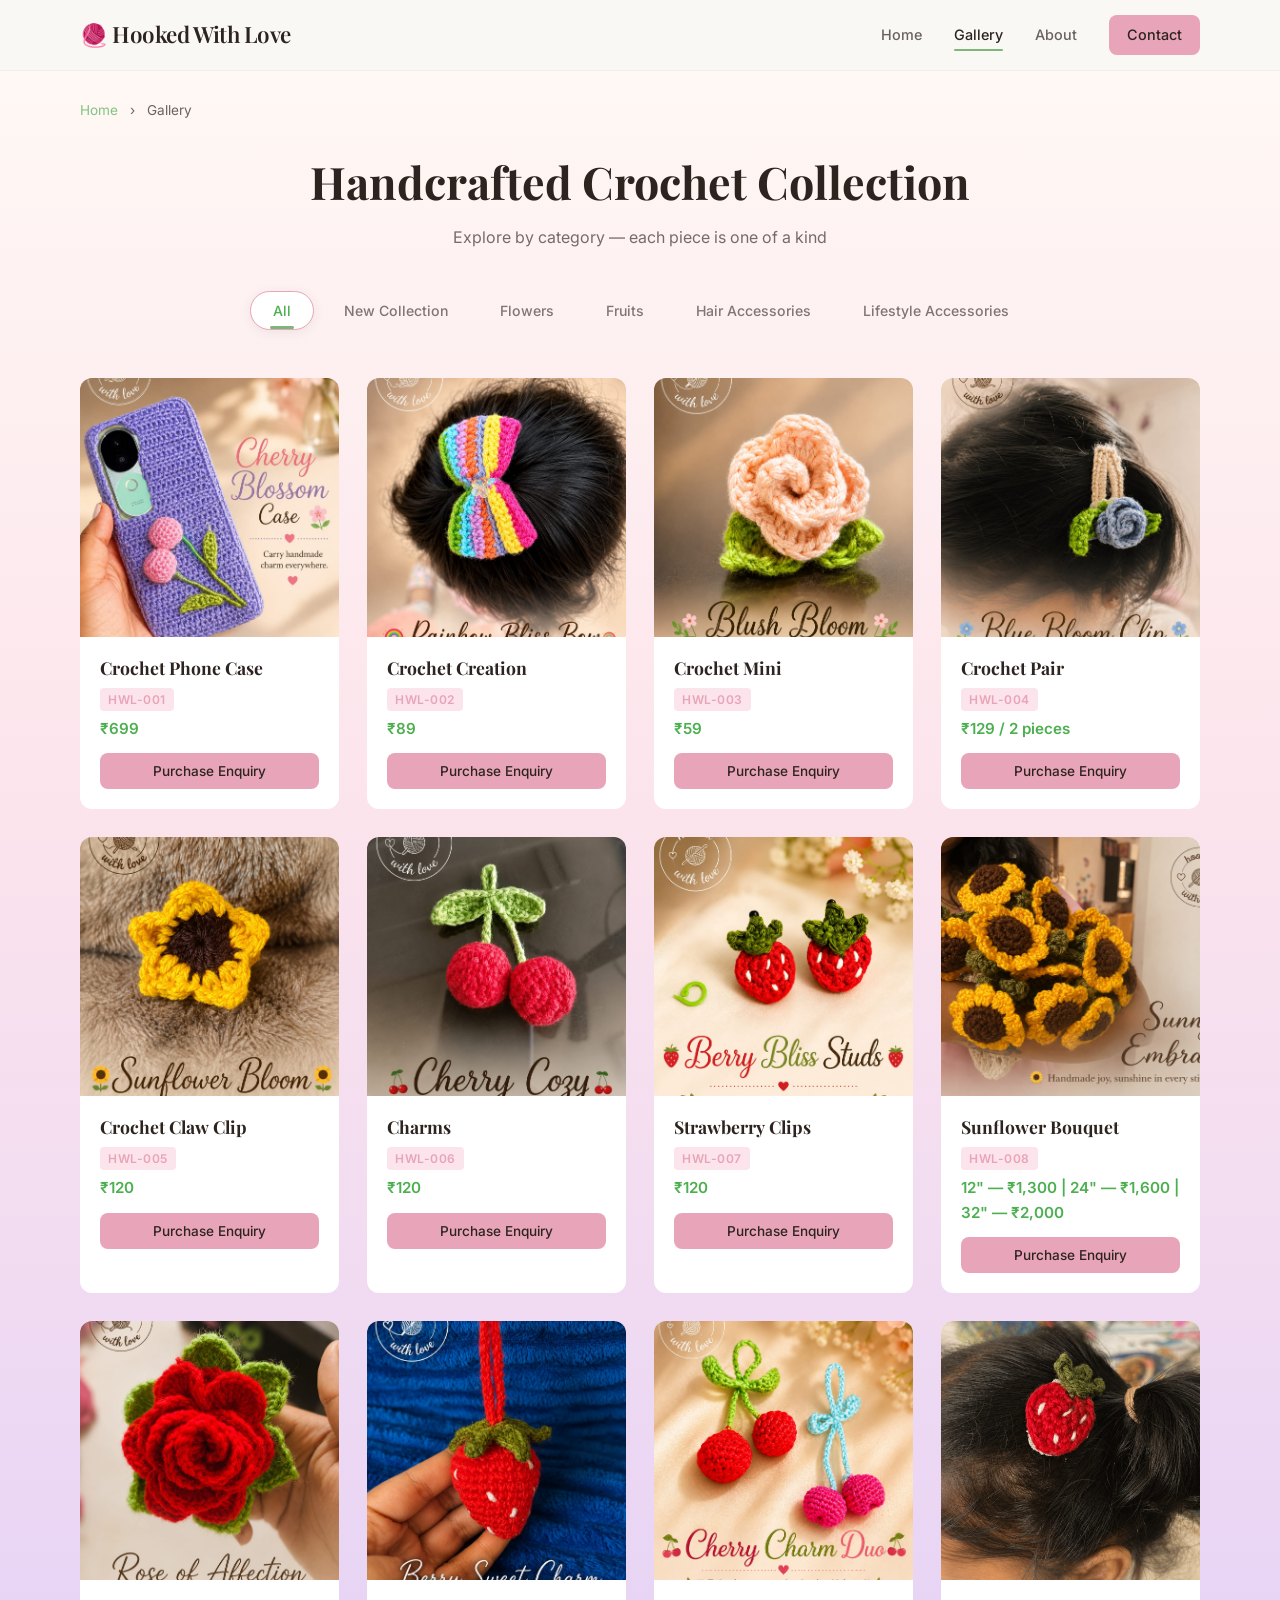
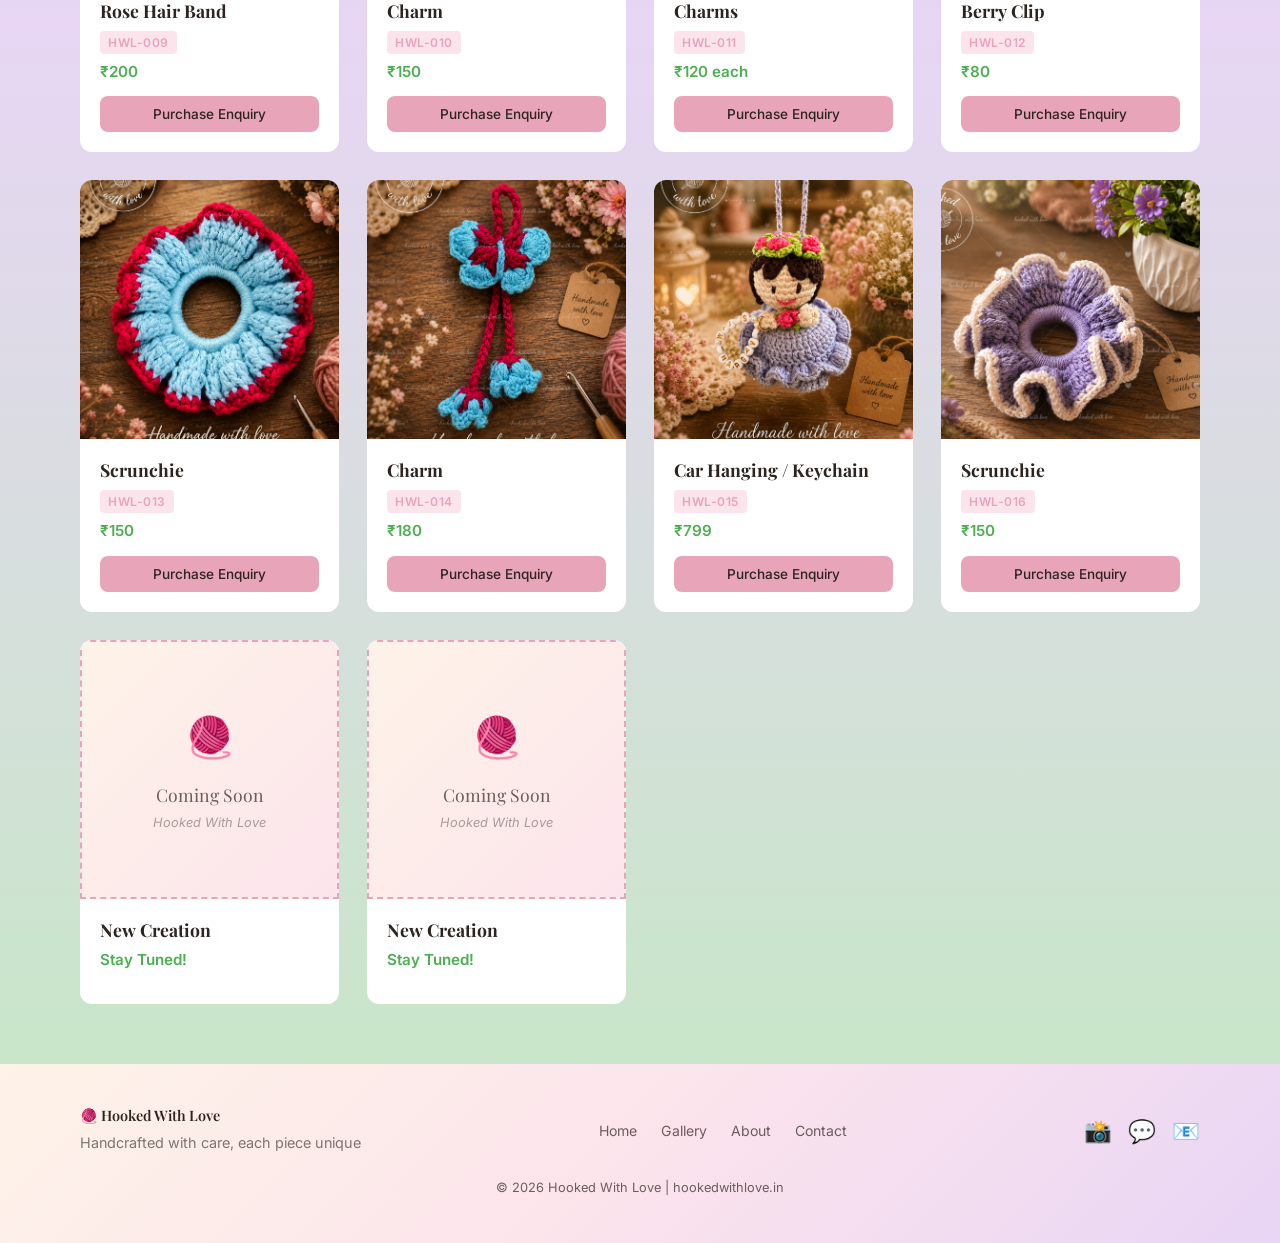
==== commit 2e93ebc1: "Update product names/prices, fix SKU placement, colorful theme, add Instagram" ====
--- a/gallery.html
+++ b/gallery.html
@@ -67,11 +67,10 @@
                         <div class="image-overlay">
                             <span class="overlay-icon">🔍</span>
                         </div>
-                        <span class="sku-badge">HWL-001</span>
                     </div>
                     <div class="gallery-card-info">
                         <h3>Crochet Phone Case</h3>
-                        <p class="gallery-card-sku">SKU: HWL-001</p>
+                        <p class="gallery-card-sku">HWL-001</p>
                         <p class="gallery-card-price">₹699</p>
                         <button class="btn btn-enquiry" data-product="Crochet Phone Case" data-sku="HWL-001" data-image="images/crochet-01.jpeg">Purchase Enquiry</button>
                     </div>
@@ -83,11 +82,10 @@
                         <div class="image-overlay">
                             <span class="overlay-icon">🔍</span>
                         </div>
-                        <span class="sku-badge">HWL-002</span>
                     </div>
                     <div class="gallery-card-info">
                         <h3>Crochet Creation</h3>
-                        <p class="gallery-card-sku">SKU: HWL-002</p>
+                        <p class="gallery-card-sku">HWL-002</p>
                         <p class="gallery-card-price">₹89</p>
                         <button class="btn btn-enquiry" data-product="Crochet Creation" data-sku="HWL-002" data-image="images/crochet-02.jpeg">Purchase Enquiry</button>
                     </div>
@@ -99,11 +97,10 @@
                         <div class="image-overlay">
                             <span class="overlay-icon">🔍</span>
                         </div>
-                        <span class="sku-badge">HWL-003</span>
                     </div>
                     <div class="gallery-card-info">
                         <h3>Crochet Mini</h3>
-                        <p class="gallery-card-sku">SKU: HWL-003</p>
+                        <p class="gallery-card-sku">HWL-003</p>
                         <p class="gallery-card-price">₹59</p>
                         <button class="btn btn-enquiry" data-product="Crochet Mini" data-sku="HWL-003" data-image="images/crochet-03.jpeg">Purchase Enquiry</button>
                     </div>
@@ -115,11 +112,10 @@
                         <div class="image-overlay">
                             <span class="overlay-icon">🔍</span>
                         </div>
-                        <span class="sku-badge">HWL-004</span>
                     </div>
                     <div class="gallery-card-info">
                         <h3>Crochet Pair</h3>
-                        <p class="gallery-card-sku">SKU: HWL-004</p>
+                        <p class="gallery-card-sku">HWL-004</p>
                         <p class="gallery-card-price">₹129 / 2 pieces</p>
                         <button class="btn btn-enquiry" data-product="Crochet Pair" data-sku="HWL-004" data-image="images/crochet-04.jpeg">Purchase Enquiry</button>
                     </div>
@@ -127,194 +123,182 @@
 
                 <div class="gallery-card" data-category="new-collection" data-sku="HWL-005">
                     <div class="gallery-card-image">
-                        <img src="images/crochet-05.jpeg" alt="Crochet Item" loading="lazy">
-                        <div class="image-overlay">
-                            <span class="overlay-icon">🔍</span>
-                        </div>
-                        <span class="sku-badge">HWL-005</span>
-                    </div>
-                    <div class="gallery-card-info">
-                        <h3>Crochet Item</h3>
-                        <p class="gallery-card-sku">SKU: HWL-005</p>
-                        <p class="gallery-card-price">Price on request</p>
-                        <button class="btn btn-enquiry" data-product="Crochet Item" data-sku="HWL-005" data-image="images/crochet-05.jpeg">Purchase Enquiry</button>
+                        <img src="images/crochet-05.jpeg" alt="Crochet Claw Clip" loading="lazy">
+                        <div class="image-overlay">
+                            <span class="overlay-icon">🔍</span>
+                        </div>
+                    </div>
+                    <div class="gallery-card-info">
+                        <h3>Crochet Claw Clip</h3>
+                        <p class="gallery-card-sku">HWL-005</p>
+                        <p class="gallery-card-price">₹120</p>
+                        <button class="btn btn-enquiry" data-product="Crochet Claw Clip" data-sku="HWL-005" data-image="images/crochet-05.jpeg">Purchase Enquiry</button>
                     </div>
                 </div>
 
                 <div class="gallery-card" data-category="new-collection" data-sku="HWL-006">
                     <div class="gallery-card-image">
-                        <img src="images/crochet-06.jpeg" alt="Crochet Item" loading="lazy">
-                        <div class="image-overlay">
-                            <span class="overlay-icon">🔍</span>
-                        </div>
-                        <span class="sku-badge">HWL-006</span>
-                    </div>
-                    <div class="gallery-card-info">
-                        <h3>Crochet Item</h3>
-                        <p class="gallery-card-sku">SKU: HWL-006</p>
-                        <p class="gallery-card-price">Price on request</p>
-                        <button class="btn btn-enquiry" data-product="Crochet Item" data-sku="HWL-006" data-image="images/crochet-06.jpeg">Purchase Enquiry</button>
+                        <img src="images/crochet-06.jpeg" alt="Charms" loading="lazy">
+                        <div class="image-overlay">
+                            <span class="overlay-icon">🔍</span>
+                        </div>
+                    </div>
+                    <div class="gallery-card-info">
+                        <h3>Charms</h3>
+                        <p class="gallery-card-sku">HWL-006</p>
+                        <p class="gallery-card-price">₹120</p>
+                        <button class="btn btn-enquiry" data-product="Charms" data-sku="HWL-006" data-image="images/crochet-06.jpeg">Purchase Enquiry</button>
                     </div>
                 </div>
 
                 <div class="gallery-card" data-category="new-collection" data-sku="HWL-007">
                     <div class="gallery-card-image">
-                        <img src="images/crochet-07.jpeg" alt="Crochet Item" loading="lazy">
-                        <div class="image-overlay">
-                            <span class="overlay-icon">🔍</span>
-                        </div>
-                        <span class="sku-badge">HWL-007</span>
-                    </div>
-                    <div class="gallery-card-info">
-                        <h3>Crochet Item</h3>
-                        <p class="gallery-card-sku">SKU: HWL-007</p>
-                        <p class="gallery-card-price">Price on request</p>
-                        <button class="btn btn-enquiry" data-product="Crochet Item" data-sku="HWL-007" data-image="images/crochet-07.jpeg">Purchase Enquiry</button>
+                        <img src="images/crochet-07.jpeg" alt="Strawberry Clips" loading="lazy">
+                        <div class="image-overlay">
+                            <span class="overlay-icon">🔍</span>
+                        </div>
+                    </div>
+                    <div class="gallery-card-info">
+                        <h3>Strawberry Clips</h3>
+                        <p class="gallery-card-sku">HWL-007</p>
+                        <p class="gallery-card-price">₹120</p>
+                        <button class="btn btn-enquiry" data-product="Strawberry Clips" data-sku="HWL-007" data-image="images/crochet-07.jpeg">Purchase Enquiry</button>
                     </div>
                 </div>
 
                 <div class="gallery-card" data-category="new-collection" data-sku="HWL-008">
                     <div class="gallery-card-image">
-                        <img src="images/crochet-08.jpeg" alt="Crochet Item" loading="lazy">
-                        <div class="image-overlay">
-                            <span class="overlay-icon">🔍</span>
-                        </div>
-                        <span class="sku-badge">HWL-008</span>
-                    </div>
-                    <div class="gallery-card-info">
-                        <h3>Crochet Item</h3>
-                        <p class="gallery-card-sku">SKU: HWL-008</p>
-                        <p class="gallery-card-price">Price on request</p>
-                        <button class="btn btn-enquiry" data-product="Crochet Item" data-sku="HWL-008" data-image="images/crochet-08.jpeg">Purchase Enquiry</button>
+                        <img src="images/crochet-08.jpeg" alt="Sunflower Bouquet" loading="lazy">
+                        <div class="image-overlay">
+                            <span class="overlay-icon">🔍</span>
+                        </div>
+                    </div>
+                    <div class="gallery-card-info">
+                        <h3>Sunflower Bouquet</h3>
+                        <p class="gallery-card-sku">HWL-008</p>
+                        <p class="gallery-card-price">12" — ₹1,300 | 24" — ₹1,600 | 32" — ₹2,000</p>
+                        <button class="btn btn-enquiry" data-product="Sunflower Bouquet" data-sku="HWL-008" data-image="images/crochet-08.jpeg">Purchase Enquiry</button>
                     </div>
                 </div>
 
                 <div class="gallery-card" data-category="new-collection" data-sku="HWL-009">
                     <div class="gallery-card-image">
-                        <img src="images/crochet-09.jpeg" alt="Crochet Item" loading="lazy">
-                        <div class="image-overlay">
-                            <span class="overlay-icon">🔍</span>
-                        </div>
-                        <span class="sku-badge">HWL-009</span>
-                    </div>
-                    <div class="gallery-card-info">
-                        <h3>Crochet Item</h3>
-                        <p class="gallery-card-sku">SKU: HWL-009</p>
-                        <p class="gallery-card-price">Price on request</p>
-                        <button class="btn btn-enquiry" data-product="Crochet Item" data-sku="HWL-009" data-image="images/crochet-09.jpeg">Purchase Enquiry</button>
+                        <img src="images/crochet-09.jpeg" alt="Rose Hair Band" loading="lazy">
+                        <div class="image-overlay">
+                            <span class="overlay-icon">🔍</span>
+                        </div>
+                    </div>
+                    <div class="gallery-card-info">
+                        <h3>Rose Hair Band</h3>
+                        <p class="gallery-card-sku">HWL-009</p>
+                        <p class="gallery-card-price">₹200</p>
+                        <button class="btn btn-enquiry" data-product="Rose Hair Band" data-sku="HWL-009" data-image="images/crochet-09.jpeg">Purchase Enquiry</button>
                     </div>
                 </div>
 
                 <div class="gallery-card" data-category="new-collection" data-sku="HWL-010">
                     <div class="gallery-card-image">
-                        <img src="images/crochet-10.jpeg" alt="Crochet Item" loading="lazy">
-                        <div class="image-overlay">
-                            <span class="overlay-icon">🔍</span>
-                        </div>
-                        <span class="sku-badge">HWL-010</span>
-                    </div>
-                    <div class="gallery-card-info">
-                        <h3>Crochet Item</h3>
-                        <p class="gallery-card-sku">SKU: HWL-010</p>
-                        <p class="gallery-card-price">Price on request</p>
-                        <button class="btn btn-enquiry" data-product="Crochet Item" data-sku="HWL-010" data-image="images/crochet-10.jpeg">Purchase Enquiry</button>
+                        <img src="images/crochet-10.jpeg" alt="Charm" loading="lazy">
+                        <div class="image-overlay">
+                            <span class="overlay-icon">🔍</span>
+                        </div>
+                    </div>
+                    <div class="gallery-card-info">
+                        <h3>Charm</h3>
+                        <p class="gallery-card-sku">HWL-010</p>
+                        <p class="gallery-card-price">₹150</p>
+                        <button class="btn btn-enquiry" data-product="Charm" data-sku="HWL-010" data-image="images/crochet-10.jpeg">Purchase Enquiry</button>
                     </div>
                 </div>
 
                 <div class="gallery-card" data-category="new-collection" data-sku="HWL-011">
                     <div class="gallery-card-image">
-                        <img src="images/crochet-11.jpeg" alt="Crochet Item" loading="lazy">
-                        <div class="image-overlay">
-                            <span class="overlay-icon">🔍</span>
-                        </div>
-                        <span class="sku-badge">HWL-011</span>
-                    </div>
-                    <div class="gallery-card-info">
-                        <h3>Crochet Item</h3>
-                        <p class="gallery-card-sku">SKU: HWL-011</p>
-                        <p class="gallery-card-price">Price on request</p>
-                        <button class="btn btn-enquiry" data-product="Crochet Item" data-sku="HWL-011" data-image="images/crochet-11.jpeg">Purchase Enquiry</button>
+                        <img src="images/crochet-11.jpeg" alt="Charms" loading="lazy">
+                        <div class="image-overlay">
+                            <span class="overlay-icon">🔍</span>
+                        </div>
+                    </div>
+                    <div class="gallery-card-info">
+                        <h3>Charms</h3>
+                        <p class="gallery-card-sku">HWL-011</p>
+                        <p class="gallery-card-price">₹120 each</p>
+                        <button class="btn btn-enquiry" data-product="Charms" data-sku="HWL-011" data-image="images/crochet-11.jpeg">Purchase Enquiry</button>
                     </div>
                 </div>
 
                 <div class="gallery-card" data-category="new-collection" data-sku="HWL-012">
                     <div class="gallery-card-image">
-                        <img src="images/crochet-12.jpeg" alt="Crochet Item" loading="lazy">
-                        <div class="image-overlay">
-                            <span class="overlay-icon">🔍</span>
-                        </div>
-                        <span class="sku-badge">HWL-012</span>
-                    </div>
-                    <div class="gallery-card-info">
-                        <h3>Crochet Item</h3>
-                        <p class="gallery-card-sku">SKU: HWL-012</p>
-                        <p class="gallery-card-price">Price on request</p>
-                        <button class="btn btn-enquiry" data-product="Crochet Item" data-sku="HWL-012" data-image="images/crochet-12.jpeg">Purchase Enquiry</button>
+                        <img src="images/crochet-12.jpeg" alt="Berry Clip" loading="lazy">
+                        <div class="image-overlay">
+                            <span class="overlay-icon">🔍</span>
+                        </div>
+                    </div>
+                    <div class="gallery-card-info">
+                        <h3>Berry Clip</h3>
+                        <p class="gallery-card-sku">HWL-012</p>
+                        <p class="gallery-card-price">₹80</p>
+                        <button class="btn btn-enquiry" data-product="Berry Clip" data-sku="HWL-012" data-image="images/crochet-12.jpeg">Purchase Enquiry</button>
                     </div>
                 </div>
 
                 <!-- New images (13-16) -->
                 <div class="gallery-card" data-category="new-collection" data-sku="HWL-013">
                     <div class="gallery-card-image">
-                        <img src="images/crochet-13.png" alt="Crochet Item" loading="lazy">
-                        <div class="image-overlay">
-                            <span class="overlay-icon">🔍</span>
-                        </div>
-                        <span class="sku-badge">HWL-013</span>
-                    </div>
-                    <div class="gallery-card-info">
-                        <h3>Crochet Item</h3>
-                        <p class="gallery-card-sku">SKU: HWL-013</p>
-                        <p class="gallery-card-price">Price on request</p>
-                        <button class="btn btn-enquiry" data-product="Crochet Item" data-sku="HWL-013" data-image="images/crochet-13.png">Purchase Enquiry</button>
+                        <img src="images/crochet-13.png" alt="Scrunchie" loading="lazy">
+                        <div class="image-overlay">
+                            <span class="overlay-icon">🔍</span>
+                        </div>
+                    </div>
+                    <div class="gallery-card-info">
+                        <h3>Scrunchie</h3>
+                        <p class="gallery-card-sku">HWL-013</p>
+                        <p class="gallery-card-price">₹150</p>
+                        <button class="btn btn-enquiry" data-product="Scrunchie" data-sku="HWL-013" data-image="images/crochet-13.png">Purchase Enquiry</button>
                     </div>
                 </div>
 
                 <div class="gallery-card" data-category="new-collection" data-sku="HWL-014">
                     <div class="gallery-card-image">
-                        <img src="images/crochet-14.png" alt="Crochet Item" loading="lazy">
-                        <div class="image-overlay">
-                            <span class="overlay-icon">🔍</span>
-                        </div>
-                        <span class="sku-badge">HWL-014</span>
-                    </div>
-                    <div class="gallery-card-info">
-                        <h3>Crochet Item</h3>
-                        <p class="gallery-card-sku">SKU: HWL-014</p>
-                        <p class="gallery-card-price">Price on request</p>
-                        <button class="btn btn-enquiry" data-product="Crochet Item" data-sku="HWL-014" data-image="images/crochet-14.png">Purchase Enquiry</button>
+                        <img src="images/crochet-14.png" alt="Charm" loading="lazy">
+                        <div class="image-overlay">
+                            <span class="overlay-icon">🔍</span>
+                        </div>
+                    </div>
+                    <div class="gallery-card-info">
+                        <h3>Charm</h3>
+                        <p class="gallery-card-sku">HWL-014</p>
+                        <p class="gallery-card-price">₹180</p>
+                        <button class="btn btn-enquiry" data-product="Charm" data-sku="HWL-014" data-image="images/crochet-14.png">Purchase Enquiry</button>
                     </div>
                 </div>
 
                 <div class="gallery-card" data-category="new-collection" data-sku="HWL-015">
                     <div class="gallery-card-image">
-                        <img src="images/crochet-15.png" alt="Crochet Item" loading="lazy">
-                        <div class="image-overlay">
-                            <span class="overlay-icon">🔍</span>
-                        </div>
-                        <span class="sku-badge">HWL-015</span>
-                    </div>
-                    <div class="gallery-card-info">
-                        <h3>Crochet Item</h3>
-                        <p class="gallery-card-sku">SKU: HWL-015</p>
-                        <p class="gallery-card-price">Price on request</p>
-                        <button class="btn btn-enquiry" data-product="Crochet Item" data-sku="HWL-015" data-image="images/crochet-15.png">Purchase Enquiry</button>
+                        <img src="images/crochet-15.png" alt="Car Hanging / Keychain" loading="lazy">
+                        <div class="image-overlay">
+                            <span class="overlay-icon">🔍</span>
+                        </div>
+                    </div>
+                    <div class="gallery-card-info">
+                        <h3>Car Hanging / Keychain</h3>
+                        <p class="gallery-card-sku">HWL-015</p>
+                        <p class="gallery-card-price">₹799</p>
+                        <button class="btn btn-enquiry" data-product="Car Hanging / Keychain" data-sku="HWL-015" data-image="images/crochet-15.png">Purchase Enquiry</button>
                     </div>
                 </div>
 
                 <div class="gallery-card" data-category="new-collection" data-sku="HWL-016">
                     <div class="gallery-card-image">
-                        <img src="images/crochet-16.png" alt="Crochet Item" loading="lazy">
-                        <div class="image-overlay">
-                            <span class="overlay-icon">🔍</span>
-                        </div>
-                        <span class="sku-badge">HWL-016</span>
-                    </div>
-                    <div class="gallery-card-info">
-                        <h3>Crochet Item</h3>
-                        <p class="gallery-card-sku">SKU: HWL-016</p>
-                        <p class="gallery-card-price">Price on request</p>
-                        <button class="btn btn-enquiry" data-product="Crochet Item" data-sku="HWL-016" data-image="images/crochet-16.png">Purchase Enquiry</button>
+                        <img src="images/crochet-16.png" alt="Scrunchie" loading="lazy">
+                        <div class="image-overlay">
+                            <span class="overlay-icon">🔍</span>
+                        </div>
+                    </div>
+                    <div class="gallery-card-info">
+                        <h3>Scrunchie</h3>
+                        <p class="gallery-card-sku">HWL-016</p>
+                        <p class="gallery-card-price">₹150</p>
+                        <button class="btn btn-enquiry" data-product="Scrunchie" data-sku="HWL-016" data-image="images/crochet-16.png">Purchase Enquiry</button>
                     </div>
                 </div>
 
@@ -368,6 +352,7 @@
                     <a href="#" data-open-contact>Contact</a>
                 </div>
                 <div class="footer-social">
+                    <a href="https://www.instagram.com/hookedwithlovebynavya/" target="_blank" rel="noopener" aria-label="Instagram">📸</a>
                     <a href="https://wa.me/919985507347" target="_blank" rel="noopener" aria-label="WhatsApp">💬</a>
                     <a href="mailto:Navyajashu444@gmail.com" aria-label="Email">📧</a>
                 </div>
--- a/css/style.css
+++ b/css/style.css
@@ -4,15 +4,19 @@
 
 /* Custom Properties */
 :root {
-    --color-beige: #f5f0eb;
-    --color-rose: #e8c4c8;
-    --color-sage: #8fae7e;
-    --color-cream: #faf8f5;
-    --color-dark: #3d3630;
-    --color-rose-light: #f5e1e4;
-    --color-sage-dark: #6d9259;
+    --color-beige: #fef3e8;
+    --color-rose: #e8a4b8;
+    --color-sage: #7cb67a;
+    --color-cream: #fffaf5;
+    --color-dark: #2d2420;
+    --color-rose-light: #fce4ec;
+    --color-sage-dark: #4caf50;
     --color-shadow: rgba(61, 54, 48, 0.08);
-    --color-shadow-hover: rgba(61, 54, 48, 0.15);
+    --color-shadow-hover: rgba(61, 54, 48, 0.18);
+    --color-lavender: #e8d5f5;
+    --color-peach: #ffccbc;
+    --color-mint: #c8e6c9;
+    --color-gold: #fff3cd;
 
     --font-heading: 'Playfair Display', Georgia, serif;
     --font-body: 'Inter', -apple-system, BlinkMacSystemFont, sans-serif;
@@ -182,9 +186,11 @@
     position: absolute;
     inset: 0;
     background: 
-        radial-gradient(ellipse at 30% 20%, rgba(232, 196, 200, 0.3) 0%, transparent 50%),
-        radial-gradient(ellipse at 70% 80%, rgba(143, 174, 126, 0.15) 0%, transparent 50%),
-        linear-gradient(135deg, var(--color-beige) 0%, var(--color-cream) 50%, var(--color-beige) 100%);
+        radial-gradient(ellipse at 20% 20%, rgba(232, 164, 184, 0.35) 0%, transparent 50%),
+        radial-gradient(ellipse at 80% 30%, rgba(232, 213, 245, 0.3) 0%, transparent 40%),
+        radial-gradient(ellipse at 50% 80%, rgba(200, 230, 201, 0.25) 0%, transparent 50%),
+        radial-gradient(ellipse at 70% 60%, rgba(255, 204, 188, 0.2) 0%, transparent 40%),
+        linear-gradient(135deg, var(--color-beige) 0%, var(--color-cream) 30%, var(--color-rose-light) 60%, var(--color-lavender) 100%);
 }
 
 .hero-overlay::before {
@@ -382,7 +388,7 @@
    Footer
    ============================================ */
 .site-footer {
-    background: var(--color-beige);
+    background: linear-gradient(135deg, var(--color-beige) 0%, var(--color-rose-light) 50%, var(--color-lavender) 100%);
     padding: 40px 0;
     text-align: center;
 }
@@ -404,6 +410,7 @@
 .gallery-section {
     padding: 100px 0 60px;
     min-height: 100vh;
+    background: linear-gradient(180deg, var(--color-cream) 0%, var(--color-rose-light) 30%, var(--color-lavender) 60%, var(--color-mint) 100%);
 }
 
 /* Breadcrumb */
@@ -476,6 +483,7 @@
     background: white;
     box-shadow: 0 2px 12px var(--color-shadow);
     color: var(--color-sage-dark);
+    border: 1px solid var(--color-rose);
 }
 
 .filter-tab.active::after {
@@ -832,32 +840,26 @@
 }
 
 /* ============================================
-   SKU Badge
+   SKU Badge (displayed below image in card info)
    ============================================ */
 .gallery-card-image {
     position: relative;
 }
 
 .sku-badge {
-    position: absolute;
-    top: 8px;
-    left: 8px;
-    background: rgba(61, 54, 48, 0.85);
-    color: white;
-    font-size: 0.7rem;
-    font-weight: 600;
-    padding: 4px 8px;
-    border-radius: 4px;
-    letter-spacing: 0.5px;
-    z-index: 2;
+    display: none;
 }
 
 .gallery-card-sku {
     font-size: 0.75rem;
-    color: var(--color-dark);
-    opacity: 0.5;
-    margin-bottom: 4px;
-    letter-spacing: 0.3px;
+    font-weight: 600;
+    color: var(--color-rose);
+    background: var(--color-rose-light);
+    display: inline-block;
+    padding: 2px 8px;
+    border-radius: 4px;
+    margin-bottom: 6px;
+    letter-spacing: 0.5px;
 }
 
 /* ============================================
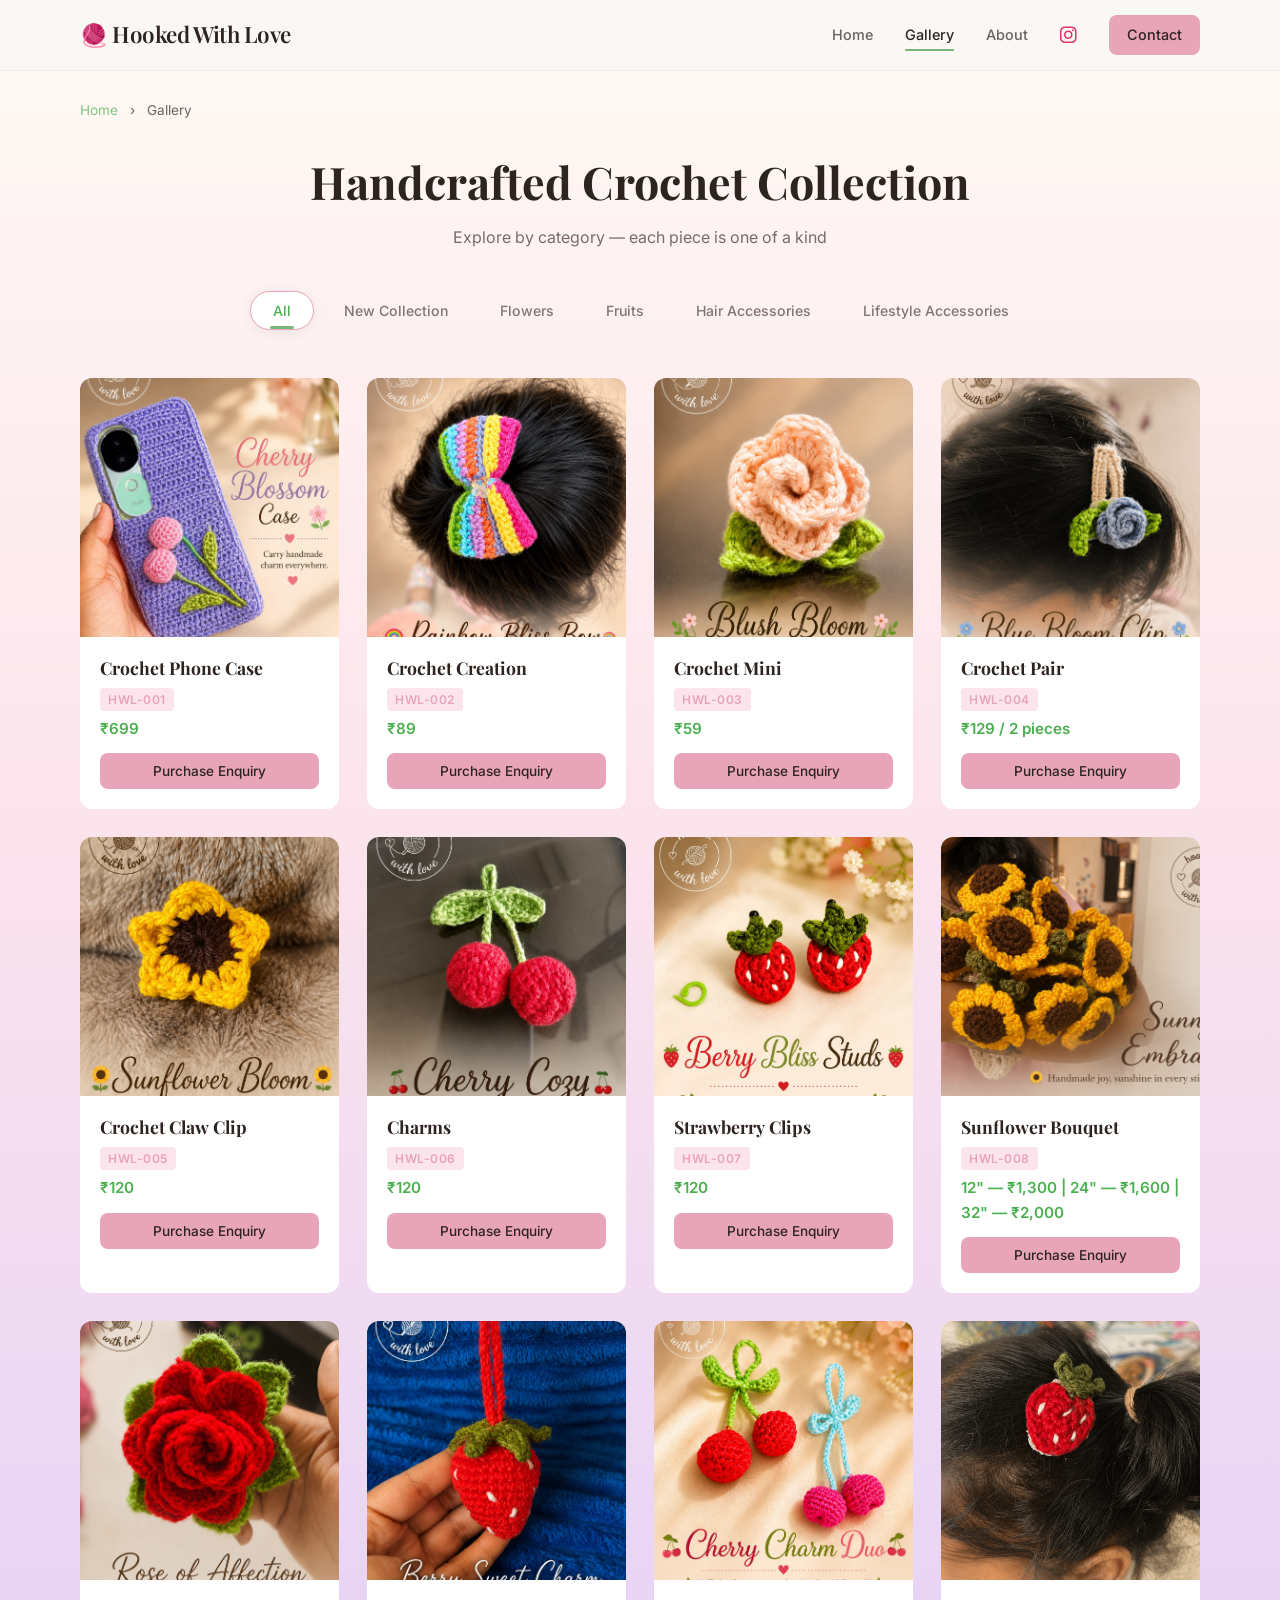
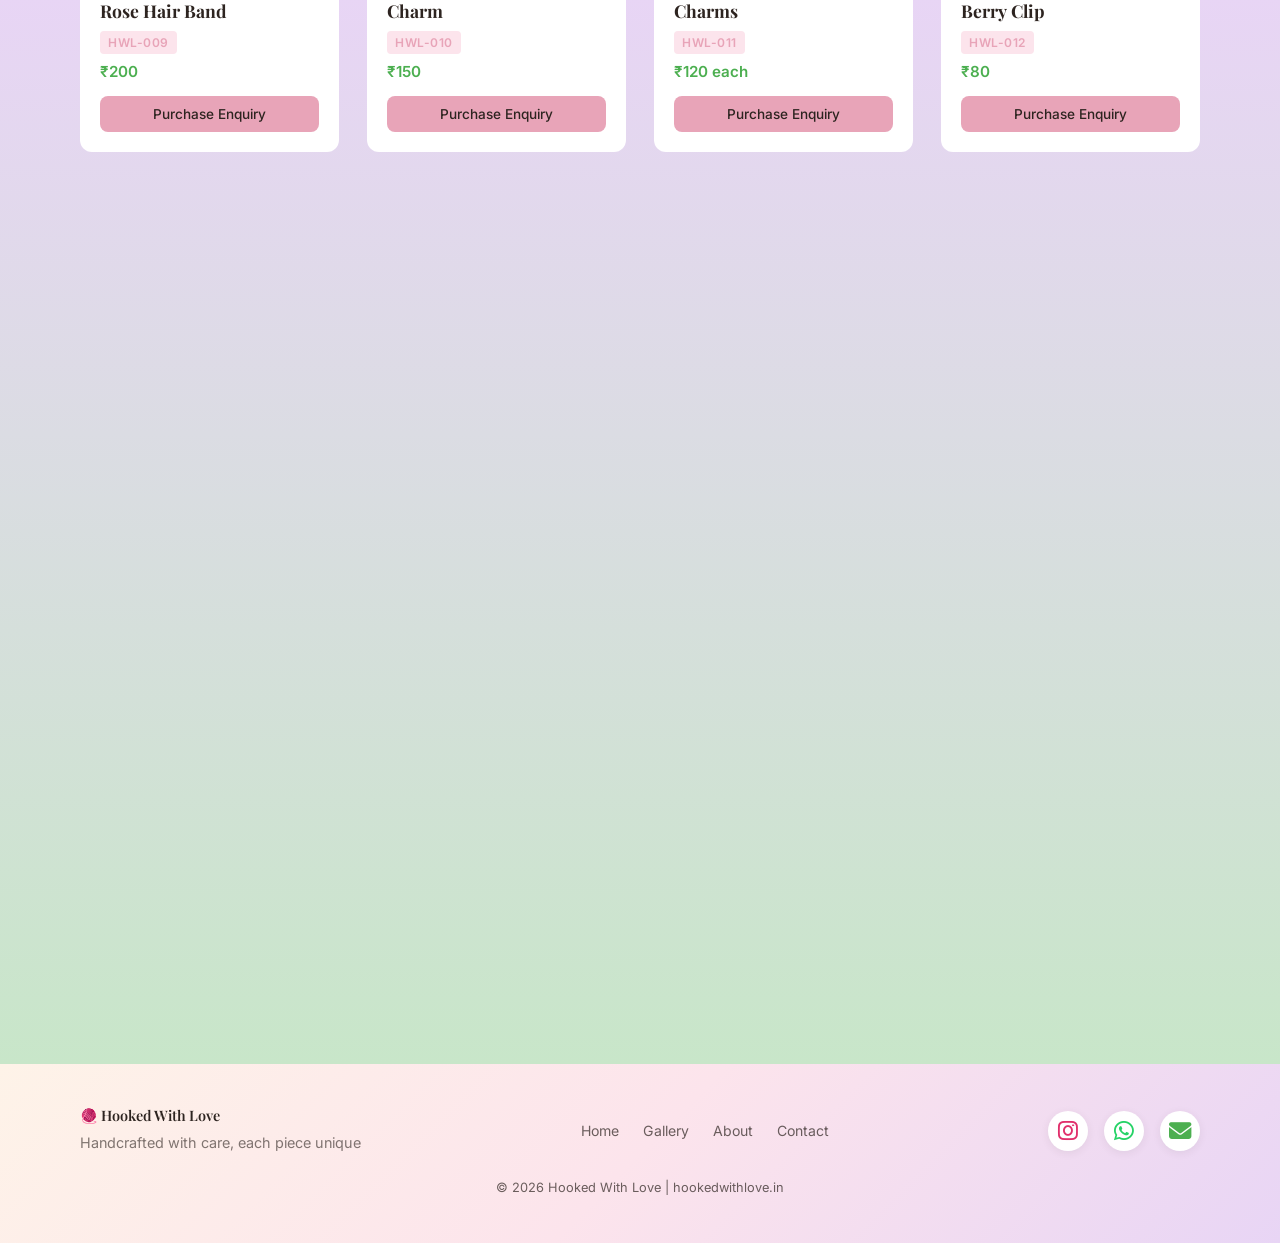
==== commit ff13edb4: "Fix: use actual images on homepage, proper Instagram icon in header+footer, Font Awesome icons" ====
--- a/gallery.html
+++ b/gallery.html
@@ -10,6 +10,7 @@
     <link rel="preconnect" href="https://fonts.gstatic.com" crossorigin>
     <link href="https://fonts.googleapis.com/css2?family=Inter:wght@300;400;500;600&family=Playfair+Display:ital,wght@0,400;0,600;0,700;1,400&display=swap" rel="stylesheet">
     <link rel="stylesheet" href="css/style.css">
+    <link rel="stylesheet" href="https://cdnjs.cloudflare.com/ajax/libs/font-awesome/6.5.0/css/all.min.css" crossorigin="anonymous">
 </head>
 <body>
     <!-- Header/Nav -->
@@ -25,6 +26,7 @@
                 <a href="index.html">Home</a>
                 <a href="gallery.html" class="active">Gallery</a>
                 <a href="index.html#about">About</a>
+                <a href="https://www.instagram.com/hookedwithlovebynavya/" target="_blank" rel="noopener" class="nav-social-link" aria-label="Instagram"><i class="fab fa-instagram"></i></a>
                 <a href="#" class="nav-contact-btn" data-open-contact>Contact</a>
             </nav>
         </div>
@@ -352,9 +354,9 @@
                     <a href="#" data-open-contact>Contact</a>
                 </div>
                 <div class="footer-social">
-                    <a href="https://www.instagram.com/hookedwithlovebynavya/" target="_blank" rel="noopener" aria-label="Instagram">📸</a>
-                    <a href="https://wa.me/919985507347" target="_blank" rel="noopener" aria-label="WhatsApp">💬</a>
-                    <a href="mailto:Navyajashu444@gmail.com" aria-label="Email">📧</a>
+                    <a href="https://www.instagram.com/hookedwithlovebynavya/" target="_blank" rel="noopener" aria-label="Instagram"><i class="fab fa-instagram"></i></a>
+                    <a href="https://wa.me/919985507347" target="_blank" rel="noopener" aria-label="WhatsApp"><i class="fab fa-whatsapp"></i></a>
+                    <a href="mailto:Navyajashu444@gmail.com" aria-label="Email"><i class="fas fa-envelope"></i></a>
                 </div>
             </div>
             <p class="copyright">© 2026 Hooked With Love | hookedwithlove.in</p>
--- a/css/style.css
+++ b/css/style.css
@@ -1118,3 +1118,53 @@
         text-align: left;
     }
 }
+
+/* ============================================
+   Social Icons (Font Awesome)
+   ============================================ */
+.nav-social-link {
+    font-size: 1.2rem !important;
+    color: #E1306C !important;
+    opacity: 1 !important;
+    transition: transform var(--transition), color var(--transition);
+}
+
+.nav-social-link:hover {
+    transform: scale(1.2);
+    color: #C13584 !important;
+}
+
+.nav-social-link::after {
+    display: none !important;
+}
+
+.footer-social a {
+    font-size: 1.4rem;
+    width: 40px;
+    height: 40px;
+    display: inline-flex;
+    align-items: center;
+    justify-content: center;
+    border-radius: 50%;
+    background: white;
+    color: var(--color-dark);
+    transition: all var(--transition);
+    box-shadow: 0 2px 8px var(--color-shadow);
+}
+
+.footer-social a:hover {
+    transform: scale(1.15) translateY(-2px);
+    box-shadow: 0 4px 12px var(--color-shadow-hover);
+}
+
+.footer-social a[aria-label="Instagram"] {
+    color: #E1306C;
+}
+
+.footer-social a[aria-label="WhatsApp"] {
+    color: #25D366;
+}
+
+.footer-social a[aria-label="Email"] {
+    color: var(--color-sage-dark);
+}
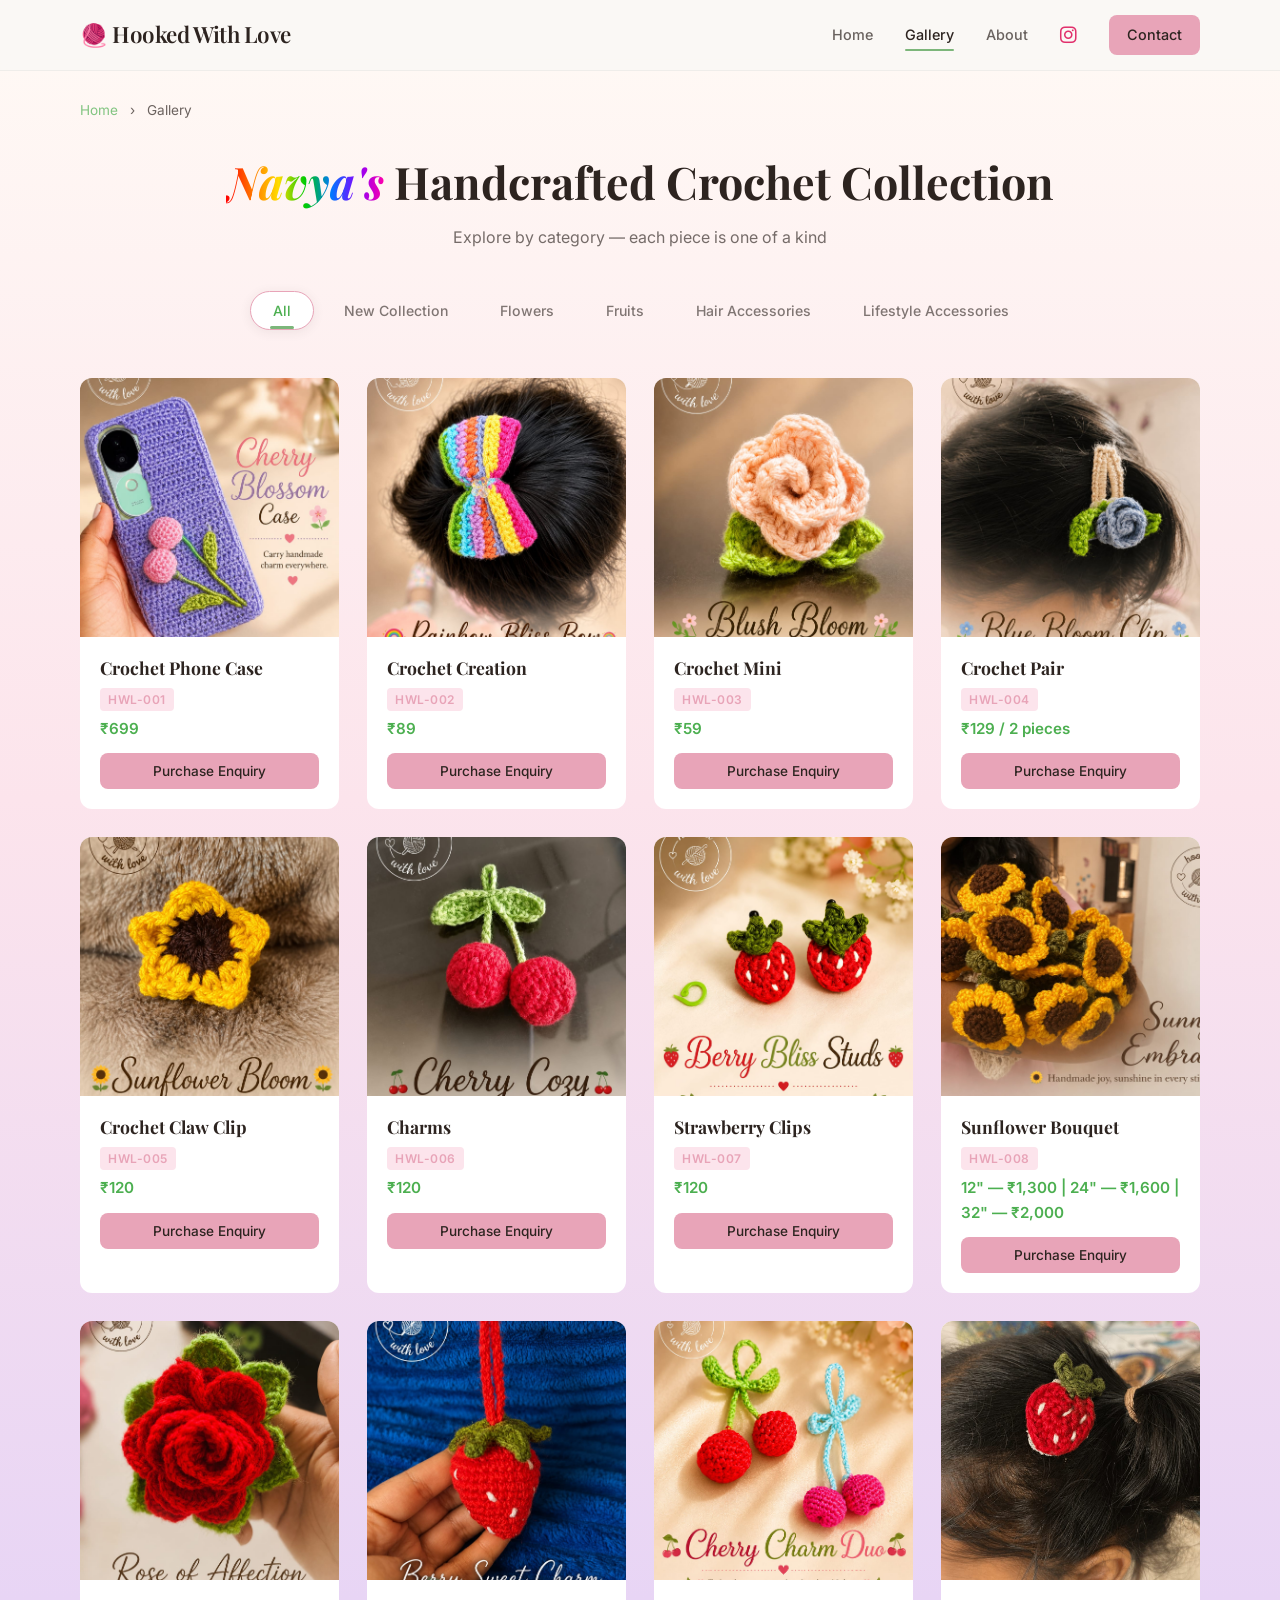
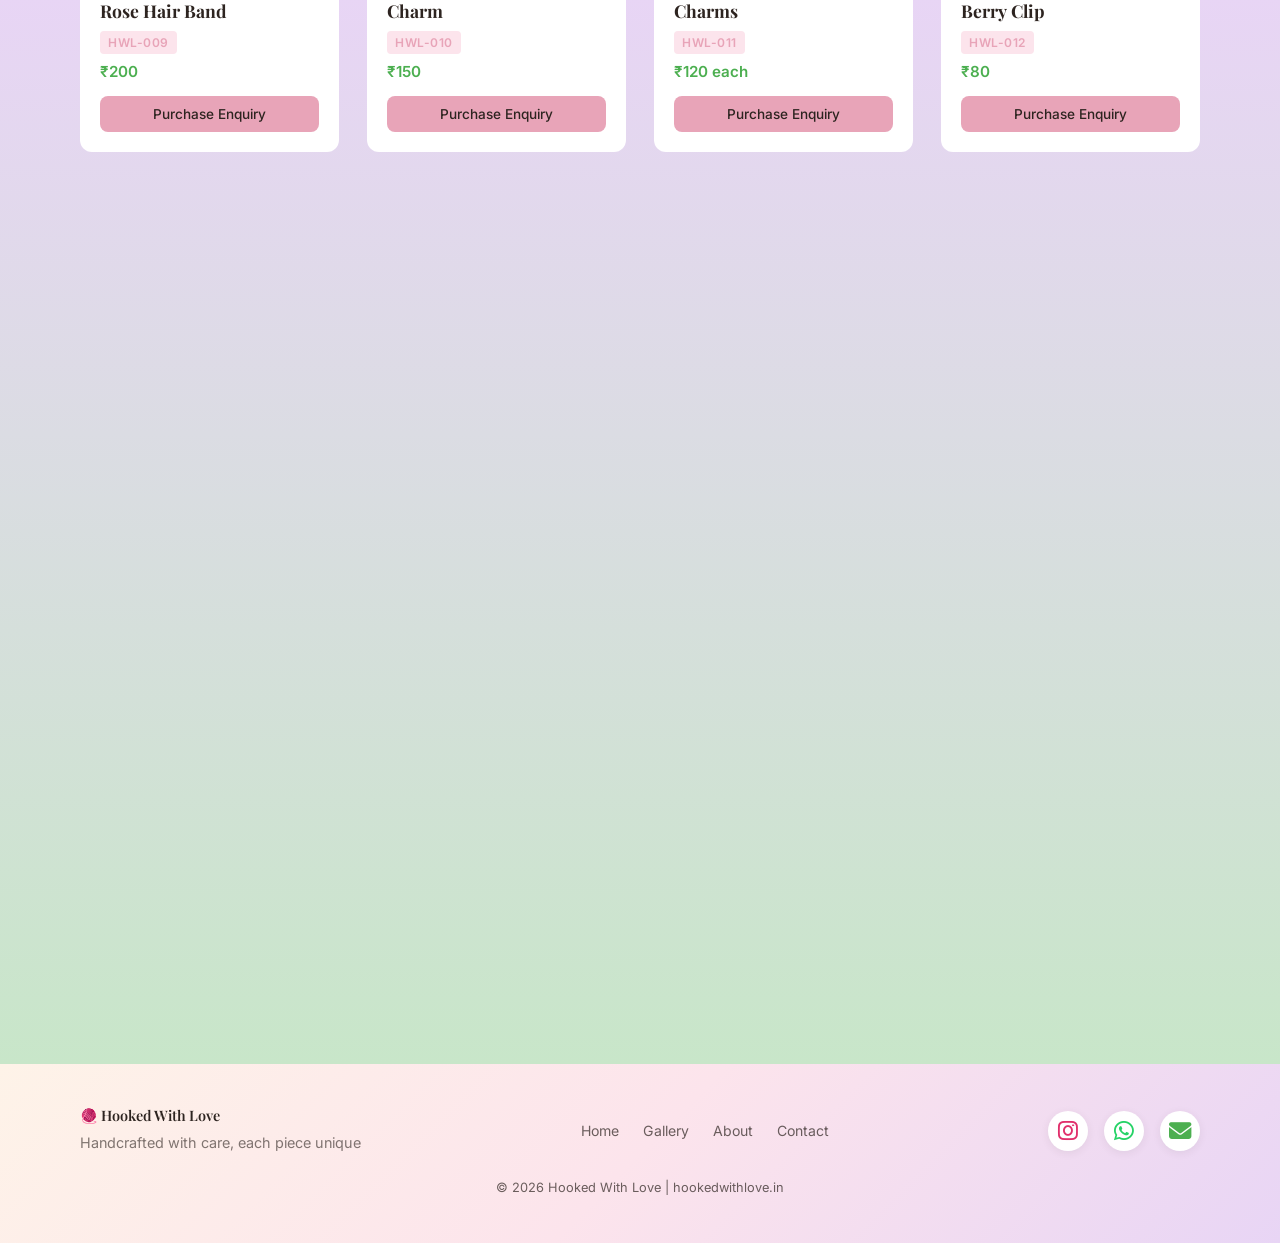
==== commit 114c9554: "Add rainbow italic Navya's to gallery heading" ====
--- a/gallery.html
+++ b/gallery.html
@@ -46,7 +46,7 @@
 
             <!-- Gallery Title -->
             <div class="gallery-header">
-                <h1>Handcrafted Crochet Collection</h1>
+                <h1><span class="rainbow-text">Navya's</span> Handcrafted Crochet Collection</h1>
                 <p class="gallery-subtitle">Explore by category — each piece is one of a kind</p>
             </div>
 
--- a/css/style.css
+++ b/css/style.css
@@ -1168,3 +1168,15 @@
 .footer-social a[aria-label="Email"] {
     color: var(--color-sage-dark);
 }
+
+/* ============================================
+   Rainbow Text for "Navya's"
+   ============================================ */
+.rainbow-text {
+    font-style: italic;
+    background: linear-gradient(90deg, #ff0000, #ff7700, #ffdd00, #00cc00, #0077ff, #8800ff, #ff00aa);
+    -webkit-background-clip: text;
+    -webkit-text-fill-color: transparent;
+    background-clip: text;
+    font-weight: 700;
+}
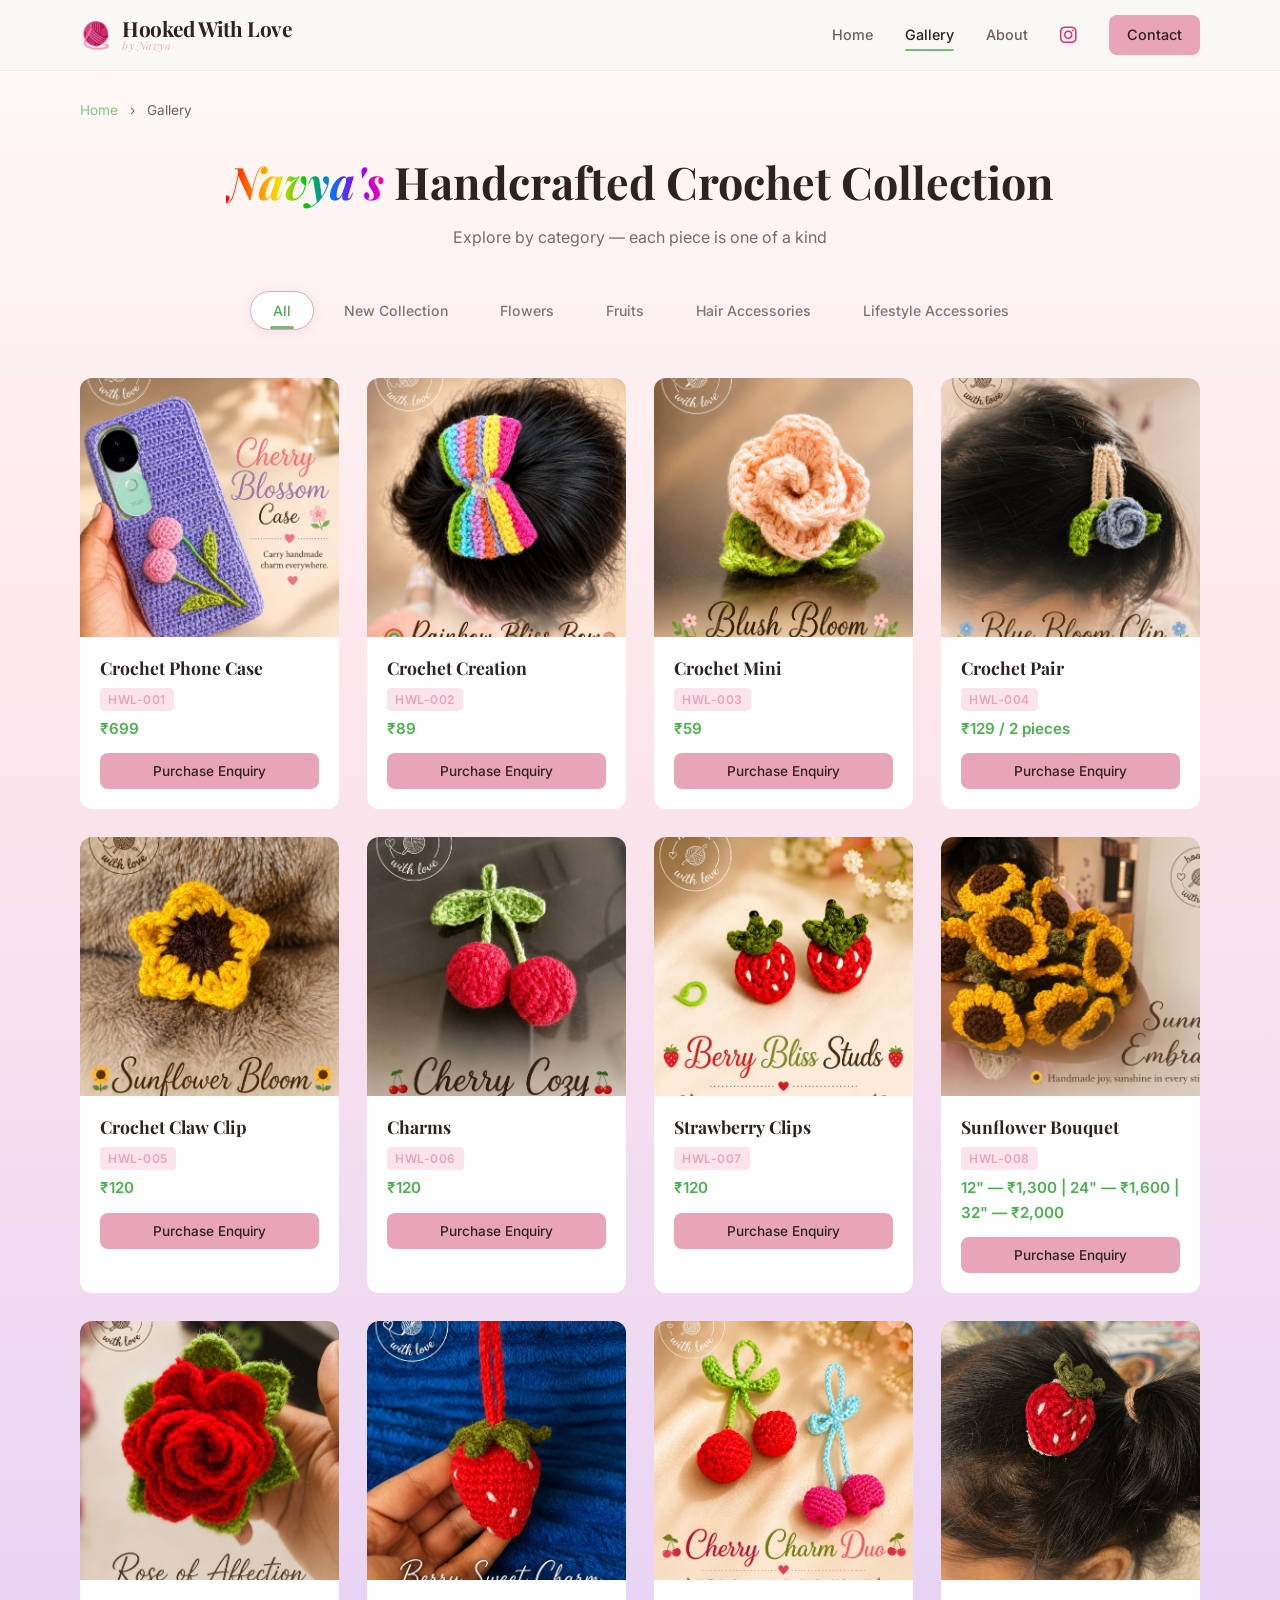
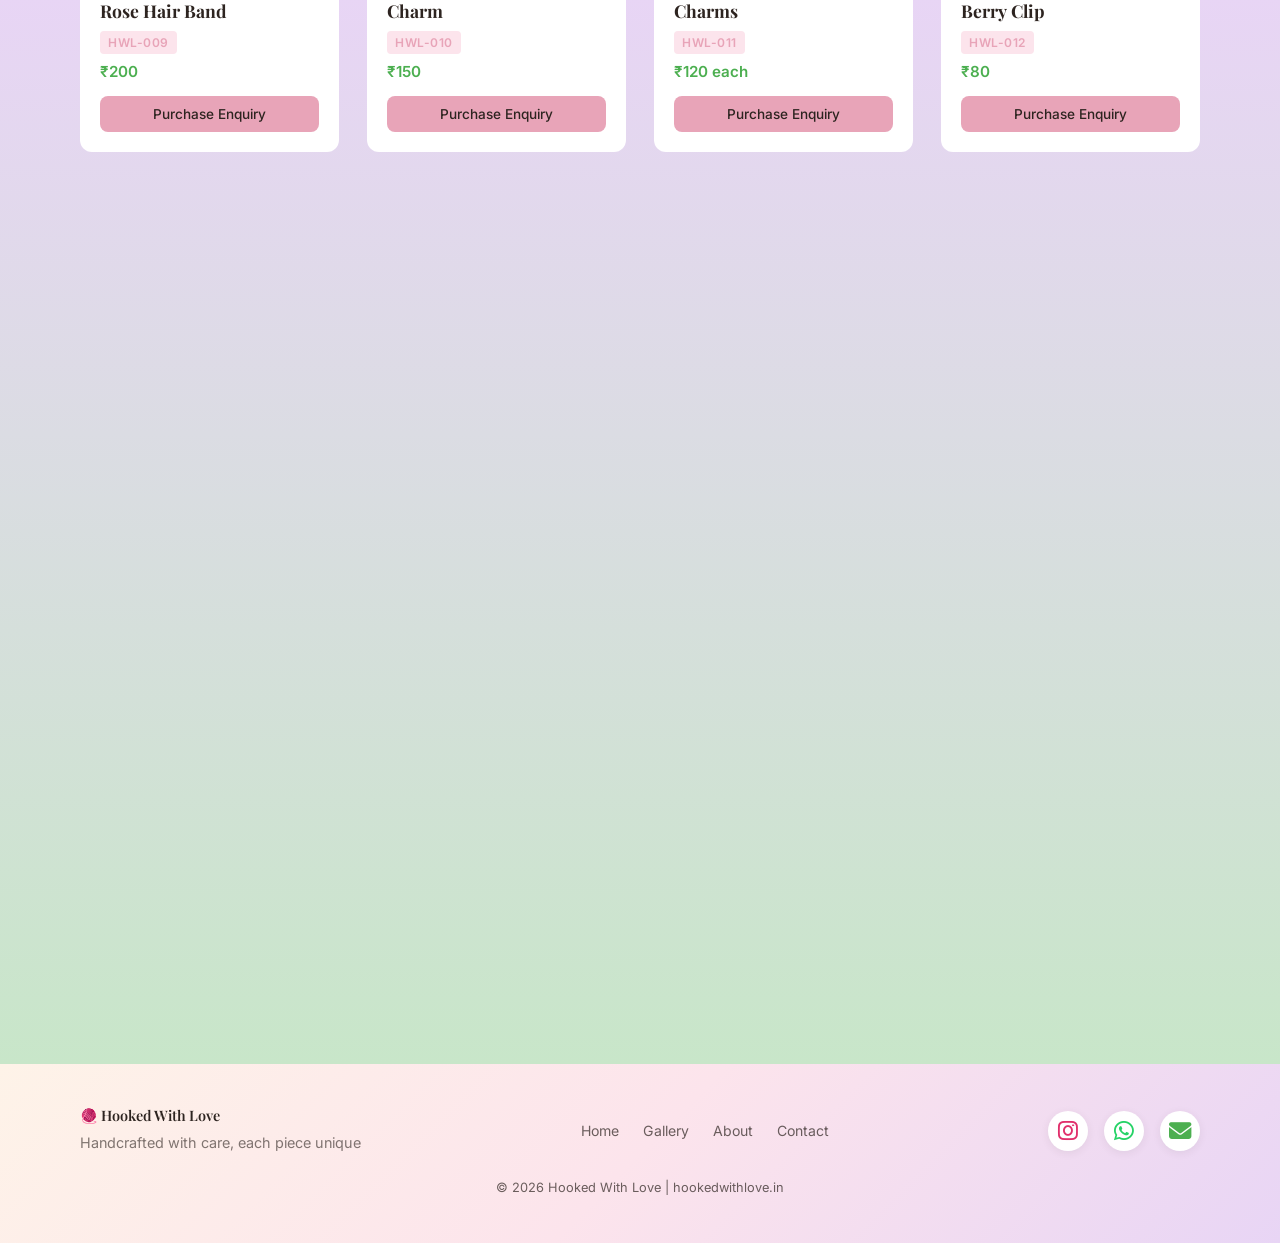
==== commit 9cfbe84e: "Professional brand logo with by Navya tagline" ====
--- a/gallery.html
+++ b/gallery.html
@@ -16,7 +16,13 @@
     <!-- Header/Nav -->
     <header class="site-header" id="siteHeader">
         <div class="container header-inner">
-            <a href="index.html" class="logo">🧶 Hooked With Love</a>
+            <a href="index.html" class="logo">
+                <span class="logo-icon">🧶</span>
+                <span class="logo-text">
+                    <span class="logo-main">Hooked With Love</span>
+                    <span class="logo-tagline">by Navya</span>
+                </span>
+            </a>
             <button class="mobile-menu-btn" id="mobileMenuBtn" aria-label="Toggle menu">
                 <span></span>
                 <span></span>
--- a/css/style.css
+++ b/css/style.css
@@ -103,11 +103,37 @@
 }
 
 .logo {
+    display: flex;
+    align-items: center;
+    gap: 10px;
+    text-decoration: none;
+}
+
+.logo-icon {
+    font-size: 1.6rem;
+}
+
+.logo-text {
+    display: flex;
+    flex-direction: column;
+    line-height: 1.1;
+}
+
+.logo-main {
     font-family: var(--font-heading);
-    font-size: 1.4rem;
-    font-weight: 600;
+    font-size: 1.3rem;
+    font-weight: 700;
     color: var(--color-dark);
     letter-spacing: -0.02em;
+}
+
+.logo-tagline {
+    font-family: var(--font-heading);
+    font-size: 0.7rem;
+    font-style: italic;
+    color: var(--color-rose);
+    letter-spacing: 0.5px;
+    opacity: 0.8;
 }
 
 .main-nav {
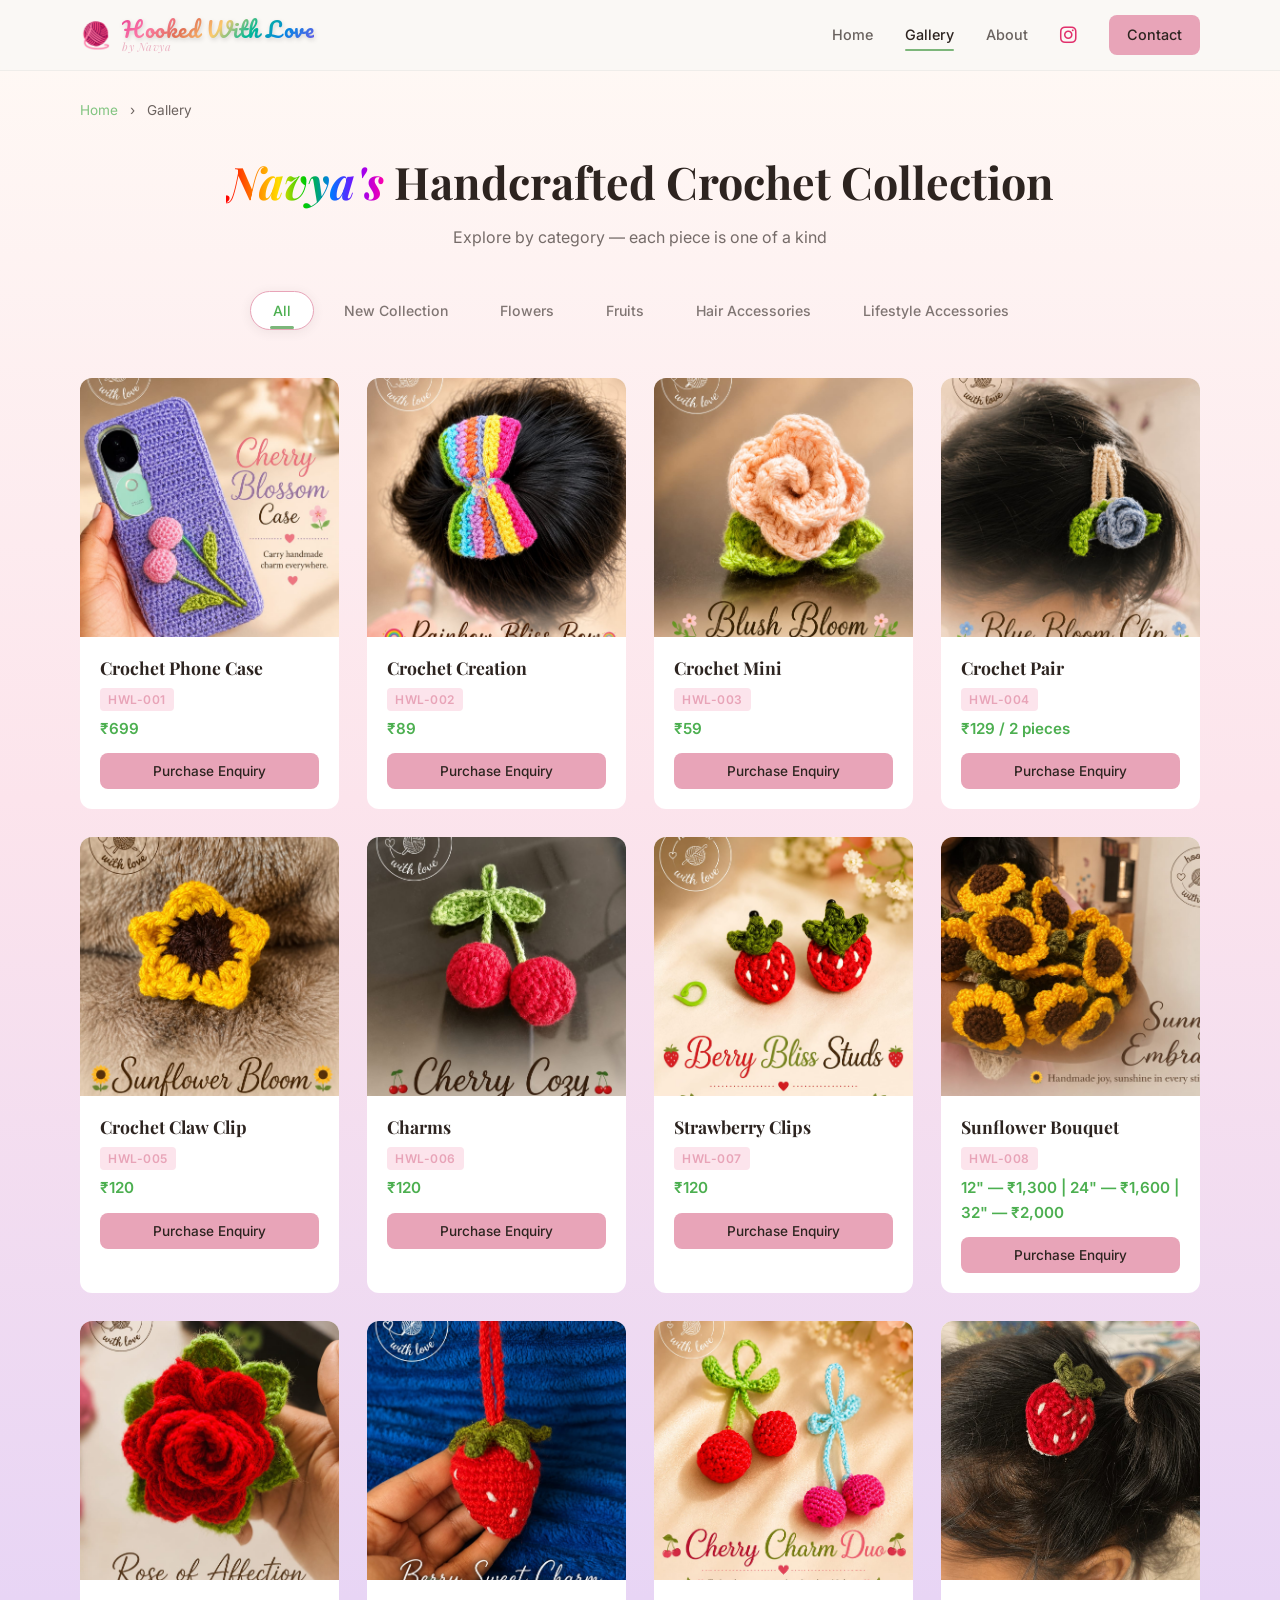
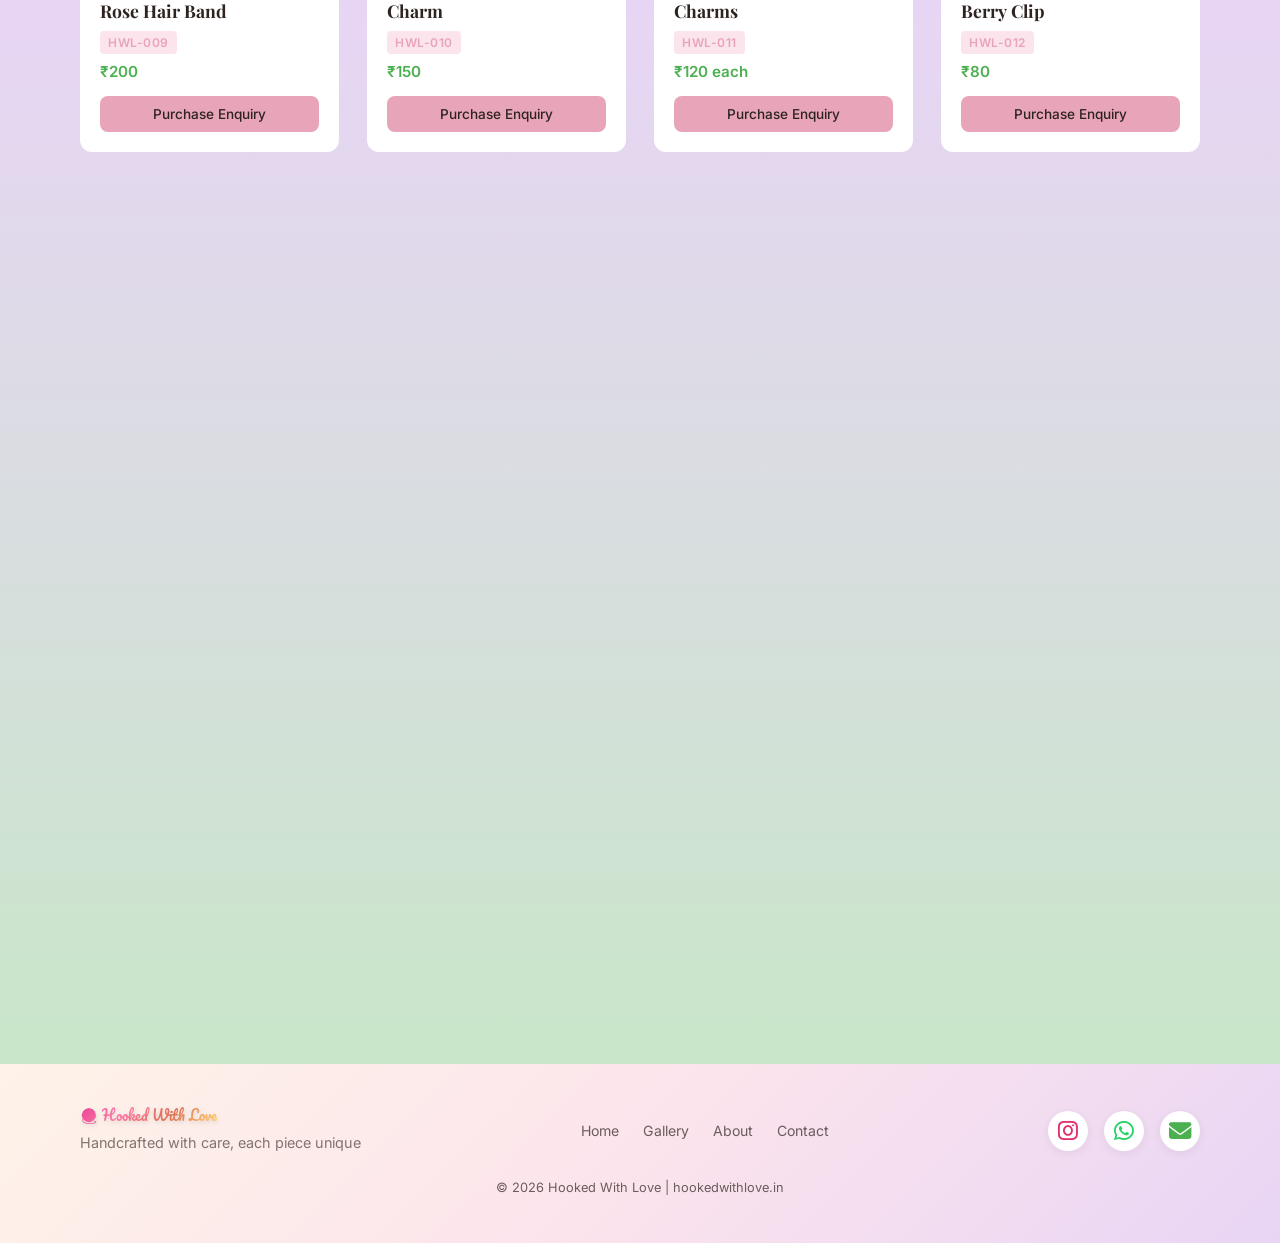
==== commit b5cc09fe: "Glossy 3D colorful logo with Pacifico creative font" ====
--- a/gallery.html
+++ b/gallery.html
@@ -8,7 +8,7 @@
     <meta name="keywords" content="crochet gallery, handmade flowers, crochet fruits, hair accessories, amigurumi, handcrafted collection">
     <link rel="preconnect" href="https://fonts.googleapis.com">
     <link rel="preconnect" href="https://fonts.gstatic.com" crossorigin>
-    <link href="https://fonts.googleapis.com/css2?family=Inter:wght@300;400;500;600&family=Playfair+Display:ital,wght@0,400;0,600;0,700;1,400&display=swap" rel="stylesheet">
+    <link href="https://fonts.googleapis.com/css2?family=Inter:wght@300;400;500;600&family=Pacifico&family=Playfair+Display:ital,wght@0,400;0,600;0,700;1,400&display=swap" rel="stylesheet">
     <link rel="stylesheet" href="css/style.css">
     <link rel="stylesheet" href="https://cdnjs.cloudflare.com/ajax/libs/font-awesome/6.5.0/css/all.min.css" crossorigin="anonymous">
 </head>
--- a/css/style.css
+++ b/css/style.css
@@ -120,11 +120,17 @@
 }
 
 .logo-main {
-    font-family: var(--font-heading);
-    font-size: 1.3rem;
-    font-weight: 700;
-    color: var(--color-dark);
-    letter-spacing: -0.02em;
+    font-family: 'Pacifico', cursive;
+    font-size: 1.4rem;
+    font-weight: 400;
+    background: linear-gradient(135deg, #e84393, #fd79a8, #e17055, #fdcb6e, #00b894, #0984e3, #6c5ce7);
+    -webkit-background-clip: text;
+    -webkit-text-fill-color: transparent;
+    background-clip: text;
+    text-shadow: none;
+    filter: drop-shadow(1px 2px 2px rgba(0,0,0,0.15));
+    letter-spacing: 0.5px;
+    position: relative;
 }
 
 .logo-tagline {
@@ -1067,9 +1073,14 @@
 }
 
 .footer-logo {
-    font-family: var(--font-heading);
-    font-size: 1.3rem;
-    font-weight: 600;
+    font-family: 'Pacifico', cursive;
+    font-size: 1.5rem;
+    font-weight: 400;
+    background: linear-gradient(135deg, #e84393, #fd79a8, #e17055, #fdcb6e, #00b894, #0984e3, #6c5ce7);
+    -webkit-background-clip: text;
+    -webkit-text-fill-color: transparent;
+    background-clip: text;
+    filter: drop-shadow(1px 2px 2px rgba(0,0,0,0.1));
     margin-bottom: 4px;
     opacity: 1 !important;
 }
